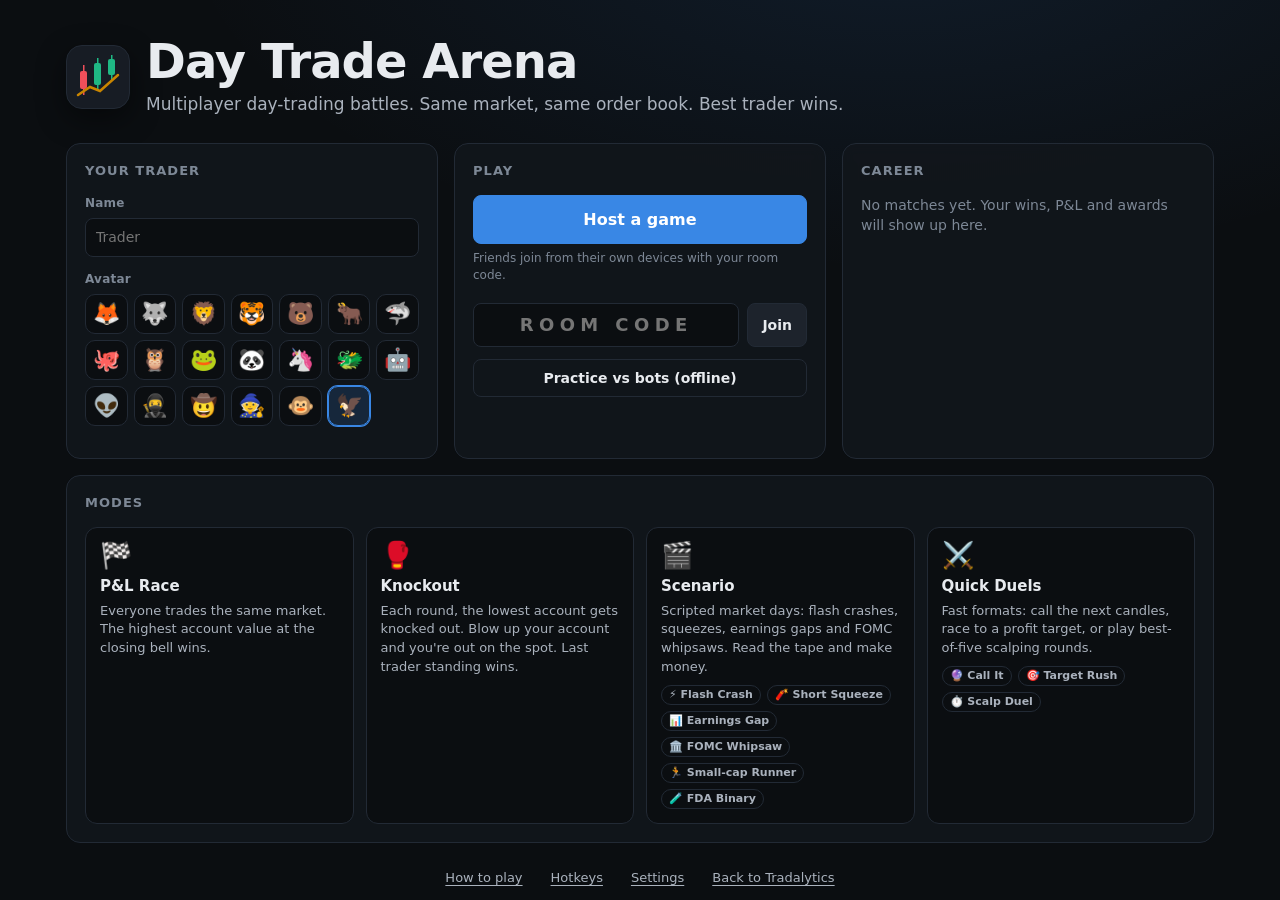
==== daytrade-arena/index.html @ 1a259af8 "Add Day Trade Arena: multiplayer day-trading game with room codes, bots and full charting - Host-aut" ====
<!doctype html>
<html lang="en">
<head>
<meta charset="utf-8">
<meta name="viewport" content="width=device-width, initial-scale=1, viewport-fit=cover">
<title>Day Trade Arena</title>
<meta name="description" content="Multiplayer day-trading battles in the browser: same market, live order book, best trader wins.">
<meta name="theme-color" content="#0b0e11">
<meta name="mobile-web-app-capable" content="yes">
<meta name="apple-mobile-web-app-capable" content="yes">
<meta name="apple-mobile-web-app-status-bar-style" content="black-translucent">
<link rel="manifest" href="manifest.webmanifest">
<link rel="icon" href="icons/icon-192.png">
<link rel="apple-touch-icon" href="icons/icon-192.png">
<link rel="stylesheet" href="css/arena.css">
</head>
<body>
<noscript><p style="padding:24px;color:#e8ebef;background:#0b0e11">Day Trade Arena needs JavaScript to run.</p></noscript>

<!-- ============ HOME ============ -->
<section id="home" class="screen active" aria-labelledby="homeTitle">
  <canvas id="homeBg" class="home-bg" aria-hidden="true"></canvas>
  <div class="home-wrap">
    <header class="home-head">
      <div class="logo" aria-hidden="true">
        <svg viewBox="0 0 48 48" width="48" height="48"><rect x="6" y="18" width="7" height="18" rx="2" fill="var(--down)"/><rect x="9" y="12" width="1.5" height="30" fill="var(--down)"/><rect x="20" y="10" width="7" height="22" rx="2" fill="var(--up)"/><rect x="23" y="5" width="1.5" height="32" fill="var(--up)"/><rect x="34" y="6" width="7" height="16" rx="2" fill="var(--up)"/><rect x="37" y="2" width="1.5" height="26" fill="var(--up)"/><path d="M4 42 L16 34 L26 38 L44 22" stroke="var(--series-4)" stroke-width="2.5" fill="none" stroke-linecap="round"/></svg>
      </div>
      <div>
        <h1 id="homeTitle">Day Trade Arena</h1>
        <p class="tagline">Multiplayer day-trading battles. Same market, same order book. Best trader wins.</p>
      </div>
    </header>

    <div class="home-grid">
      <div class="card profile-card">
        <h2 class="card-title">Your trader</h2>
        <label class="field">
          <span>Name</span>
          <input id="nameInput" maxlength="16" autocomplete="nickname" spellcheck="false" placeholder="Trader">
        </label>
        <div class="field">
          <span>Avatar</span>
          <div class="avatar-grid" id="avatarGrid" role="radiogroup" aria-label="Avatar"></div>
        </div>
      </div>

      <div class="card play-card">
        <h2 class="card-title">Play</h2>
        <button id="btnHost" class="btn primary big">Host a game</button>
        <p class="hint">Friends join from their own devices with your room code.</p>
        <div class="join-row">
          <input id="joinCode" maxlength="5" placeholder="ROOM CODE" autocomplete="off" spellcheck="false" aria-label="Room code">
          <button id="btnJoin" class="btn">Join</button>
        </div>
        <button id="btnSolo" class="btn ghost">Practice vs bots (offline)</button>
        <div class="home-status" id="homeStatus" role="status" aria-live="polite"></div>
      </div>

      <div class="card modes-card">
        <h2 class="card-title">Modes</h2>
        <div class="mode-tiles" id="modeTiles"></div>
      </div>

      <div class="card career-card">
        <h2 class="card-title">Career</h2>
        <div id="careerBody"></div>
      </div>
    </div>

    <footer class="home-foot">
      <button class="linkbtn" data-open="help">How to play</button>
      <button class="linkbtn" data-open="keys">Hotkeys</button>
      <button class="linkbtn" data-open="settings">Settings</button>
      <a class="linkbtn" href="../">Back to Tradalytics</a>
    </footer>
  </div>
</section>

<!-- ============ LOBBY ============ -->
<section id="lobby" class="screen" aria-label="Lobby">
  <header class="lobby-top">
    <button class="btn ghost small" id="btnLeaveLobby">← Leave</button>
    <div class="room-chip">
      <span class="room-label">Room</span>
      <span class="room-code" id="roomCode">—</span>
      <button class="btn small" id="btnCopyCode" title="Copy the room code">Copy code</button>
      <button class="btn small" id="btnCopyLink" title="Copy an invite link">Copy invite link</button>
    </div>
    <div class="net-status" id="netStatus"></div>
  </header>
  <div class="lobby-grid">
    <div class="card players-card">
      <div class="card-head"><h2 class="card-title">Traders <span class="muted" id="playerCount"></span></h2></div>
      <ol class="player-list" id="playerList"></ol>
      <div class="bot-controls" id="botControls"></div>
    </div>
    <div class="card settings-card">
      <div class="card-head"><h2 class="card-title">Game</h2><span class="muted" id="settingsNote"></span></div>
      <div id="settingsBody"></div>
    </div>
    <div class="card chat-card">
      <div class="card-head"><h2 class="card-title">Chat</h2></div>
      <div class="chat-log" id="lobbyChat" aria-live="polite"></div>
      <form class="chat-form" data-chat>
        <input maxlength="200" placeholder="Say something…" aria-label="Chat message">
        <button class="btn small">Send</button>
      </form>
      <div class="emote-row" data-emotes></div>
    </div>
  </div>
  <footer class="lobby-foot">
    <span class="muted" id="readyNote"></span>
    <button class="btn big" id="btnReady">I'm ready</button>
    <button class="btn primary big" id="btnStart">Start match</button>
  </footer>
</section>

<!-- ============ GAME ============ -->
<section id="game" class="screen" aria-label="Match" data-mtab="chart">
  <header class="hud">
    <button class="icon-btn" id="btnMenu" aria-label="Match menu" title="Menu">☰</button>
    <div class="hud-mode" id="hudMode"></div>
    <div class="hud-clock">
      <div class="clock-row"><span class="mkt-clock" id="hudClock">9:30:00</span><span class="time-left" id="hudLeft">—</span></div>
      <div class="session-bar" aria-hidden="true"><span id="hudProgress"></span></div>
    </div>
    <div class="hud-stat">
      <span class="stat-label">Account</span>
      <span class="stat-value" id="hudEquity">—</span>
      <span class="stat-sub" id="hudPct">—</span>
    </div>
    <div class="hud-stat">
      <span class="stat-label">Day P&amp;L</span>
      <span class="stat-value" id="hudPnl">—</span>
      <span class="stat-sub" id="hudPnlSplit">—</span>
    </div>
    <div class="hud-stat hud-bp" title="Buying power used">
      <canvas id="bpGauge" width="30" height="30" aria-hidden="true"></canvas>
      <div><span class="stat-label">Buying power</span><span class="stat-value small" id="hudBp">—</span></div>
    </div>
    <div class="hud-stat hud-rank"><span class="stat-label">Rank</span><span class="stat-value" id="hudRank">—</span></div>
    <div class="hud-extra" id="hudExtra"></div>
    <button class="icon-btn" id="btnMute" aria-label="Sound on or off" title="Sound">🔊</button>
    <button class="icon-btn" id="btnHelpKeys" aria-label="Hotkeys" title="Hotkeys (?)">⌨</button>
  </header>

  <div class="game-grid">
    <aside class="col-left">
      <div class="panel" data-tab="board">
        <div class="panel-head"><h3>Watchlist</h3><span class="muted small" id="wlNote"></span></div>
        <div class="watchlist" id="watchlist"></div>
      </div>
      <div class="panel grow" data-tab="board">
        <div class="panel-head tabs" role="tablist">
          <button class="tab active" data-boardtab="lb" role="tab">Leaderboard</button>
          <button class="tab" data-boardtab="race" role="tab">Race</button>
        </div>
        <div class="board-body">
          <ol class="leaderboard" id="leaderboard"></ol>
          <div class="race-wrap" hidden><canvas id="raceChart"></canvas></div>
        </div>
      </div>
      <div class="panel chat-panel" data-tab="chat">
        <div class="panel-head"><h3>Chat</h3></div>
        <div class="chat-log" id="gameChat" aria-live="polite"></div>
        <form class="chat-form" data-chat><input maxlength="200" placeholder="Enter to chat…" aria-label="Chat message" id="gameChatInput"><button class="btn small">Send</button></form>
        <div class="emote-row" data-emotes></div>
      </div>
    </aside>

    <main class="col-center">
      <div class="panel chart-panel" data-tab="chart">
        <div class="chart-toolbar" id="chartToolbar">
          <div class="sym-title" id="symTitle"></div>
          <div class="tb-group" id="tfGroup" role="group" aria-label="Timeframe"></div>
          <select id="chartType" class="select small" aria-label="Chart type">
            <option value="candles">Candles</option><option value="heikin">Heikin-Ashi</option><option value="ohlc">OHLC bars</option><option value="line">Line</option><option value="area">Area</option>
          </select>
          <div class="tb-dropdown">
            <button class="btn small" id="btnInd" aria-haspopup="true">Indicators ▾</button>
            <div class="dropdown" id="indMenu" hidden></div>
          </div>
          <div class="tb-group" id="toolGroup" role="group" aria-label="Drawing tools"></div>
        </div>
        <div class="chart-wrap">
          <canvas id="chart" aria-label="Price chart"></canvas>
          <button class="btn small live-btn" id="btnLive" hidden>Back to live ⟶</button>
          <div class="halt-banner" id="haltBanner" hidden></div>
          <div class="quick-bar" id="quickBar">
            <button class="btn buy" data-quick="buy">Buy</button>
            <span class="quick-qty" id="quickQty">100</span>
            <button class="btn sell" data-quick="sell">Sell</button>
            <button class="btn ghost" data-quick="flat">Flat</button>
          </div>
        </div>
      </div>
      <div class="panel bottom-panel" data-tab="trade">
        <div class="panel-head tabs" role="tablist">
          <button class="tab active" data-btab="pos" role="tab">Positions</button>
          <button class="tab" data-btab="ord" role="tab">Orders <span class="badge" id="ordCount"></span></button>
          <button class="tab" data-btab="fills" role="tab">Fills</button>
          <button class="tab" data-btab="trips" role="tab">Trades</button>
          <button class="tab" data-btab="news" role="tab">News <span class="badge" id="newsCount"></span></button>
        </div>
        <div class="bottom-body" id="bottomBody"></div>
      </div>
    </main>

    <aside class="col-right">
      <div class="panel ladder-panel" data-tab="book">
        <div class="panel-head"><h3>Price ladder</h3><span class="muted small" id="spreadNote"></span><button class="btn tiny" id="btnCenter" title="Recenter (Space)">Center</button></div>
        <div class="ladder-wrap"><canvas id="ladder" aria-label="Price ladder: click a bid to buy, an ask to sell"></canvas></div>
      </div>
      <div class="panel ticket-panel" data-tab="trade" id="ticket"></div>
      <div class="panel predict-panel" id="predictPanel" hidden></div>
      <div class="panel tape-panel" data-tab="book">
        <div class="panel-head tabs" role="tablist">
          <button class="tab active" data-ttab="tape" role="tab">Time &amp; sales</button>
          <button class="tab" data-ttab="depth" role="tab">Depth</button>
          <span class="muted small tape-speed" id="tapeSpeed"></span>
        </div>
        <div class="tape-wrap"><canvas id="tape"></canvas><canvas id="depth" hidden></canvas></div>
      </div>
    </aside>
  </div>

  <div class="news-ticker" id="newsTicker" aria-live="polite"><div class="ticker-track" id="tickerTrack"></div></div>

  <nav class="mobile-tabs" aria-label="Match sections">
    <button data-mtab="chart" class="active">📈<span>Chart</span></button>
    <button data-mtab="book">📊<span>Book</span></button>
    <button data-mtab="trade">🎫<span>Trade</span></button>
    <button data-mtab="board">🏆<span>Board</span></button>
    <button data-mtab="chat">💬<span>Chat</span></button>
  </nav>

  <div class="overlay-center" id="countdown" hidden></div>
  <div class="overlay-center" id="intermission" hidden></div>
  <div class="spectate-bar" id="spectateBar" hidden></div>
</section>

<!-- ============ RESULTS ============ -->
<section id="results" class="screen" aria-label="Results">
  <header class="results-head">
    <div>
      <h1 id="resTitle">Results</h1>
      <p class="muted" id="resSub"></p>
    </div>
    <div class="results-actions">
      <button class="btn" id="btnResLeave">Leave room</button>
      <button class="btn primary" id="btnResLobby">Back to lobby</button>
    </div>
  </header>
  <div class="podium" id="podium"></div>
  <div class="results-tabs tabs" role="tablist">
    <button class="tab active" data-rtab="stand">Standings</button>
    <button class="tab" data-rtab="awards">Awards</button>
    <button class="tab" data-rtab="race">Equity race</button>
    <button class="tab" data-rtab="replay">Replay</button>
    <button class="tab" data-rtab="trips">My trades</button>
    <button class="tab" data-rtab="export">Export</button>
  </div>
  <div class="results-body" id="resultsBody"></div>
</section>

<!-- ============ shared overlays ============ -->
<div class="toasts" id="toasts" aria-live="polite"></div>
<div class="modal-root" id="modalRoot" hidden></div>
<div class="ctx-menu" id="ctxMenu" hidden role="menu"></div>
<canvas id="fxCanvas" class="fx-canvas" aria-hidden="true"></canvas>

<script src="vendor/peerjs.min.js"></script>
<script src="js/util.js"></script>
<script src="js/config.js"></script>
<script src="js/market.js"></script>
<script src="js/engine.js"></script>
<script src="js/indicators.js"></script>
<script src="js/bots.js"></script>
<script src="js/host.js"></script>
<script src="js/net.js"></script>
<script src="js/client.js"></script>
<script src="js/chart.js"></script>
<script src="js/widgets.js"></script>
<script src="js/fx.js"></script>
<script src="js/audio.js"></script>
<script src="js/ui-core.js"></script>
<script src="js/ui-home.js"></script>
<script src="js/ui-game.js"></script>
<script src="js/ui-results.js"></script>
<script src="js/app.js"></script>
</body>
</html>
---- daytrade-arena/css/arena.css ----
/* Day Trade Arena. A dark trading terminal, like the Tradalytics journal it ships with.
   Desktop: HUD strip, three-column terminal (watchlist + board | chart + blotter | ladder + ticket + tape).
   Under 1000px: one column with a bottom tab bar (Chart, Book, Trade, Board, Chat). */

:root {
  color-scheme: dark;
  --bg: #0b0e11;
  --panel: #12161c;
  --panel-2: #171c24;
  --panel-3: #1d232c;
  --chart-bg: #12161c;
  --surface: #12161c;
  --line: #222a35;
  --grid: #1a2029;
  --axis: #2a323d;
  --text-1: #e8ebef;
  --text-2: #aab2bd;
  --text-3: #7d8896;
  --accent: #3987e5;
  --accent-2: #2a78d6;
  --up: #1fb884;
  --down: #ef4f5a;
  --good: #0ca30c;
  --warn: #fab219;
  --serious: #ec835a;
  --critical: #d03b3b;
  /* Player identity: validated 8-slot categorical palette, dark steps, fixed order. */
  --series-1: #3987e5; --series-2: #d95926; --series-3: #199e70; --series-4: #c98500;
  --series-5: #d55181; --series-6: #008300; --series-7: #9085e9; --series-8: #e66767;
  --radius: 10px;
  --f-ui: system-ui, -apple-system, "Segoe UI", Roboto, "Helvetica Neue", sans-serif;
  --f-emoji: "Apple Color Emoji", "Segoe UI Emoji", "Noto Color Emoji", sans-serif;
  --shadow: 0 10px 30px rgba(0, 0, 0, 0.45);
  --hud-h: 58px;
  --ticker-h: 28px;
}
/* Colour-blind friendly candles: blue up, orange down. */
body.cb { --up: #3987e5; --down: #d95926; }

* { box-sizing: border-box; }
html, body { height: 100%; }
body {
  margin: 0; background: var(--bg); color: var(--text-1);
  font: 14px/1.45 var(--f-ui); -webkit-font-smoothing: antialiased; overflow: hidden;
  -webkit-tap-highlight-color: transparent;
}
button, input, select, textarea { font: inherit; color: inherit; }
button { cursor: pointer; }
[hidden] { display: none !important; }
:focus-visible { outline: 2px solid var(--accent); outline-offset: 2px; }
h1, h2, h3 { margin: 0; font-weight: 700; }
.muted { color: var(--text-3); }
.small { font-size: 12px; }
.num { font-variant-numeric: tabular-nums; }
.pos { color: var(--up); }
.neg { color: var(--down); }
a { color: var(--accent); }

/* ---------- buttons & fields ---------- */
.btn {
  display: inline-flex; align-items: center; justify-content: center; gap: 6px;
  border: 1px solid var(--line); background: var(--panel-3); color: var(--text-1);
  border-radius: 8px; padding: 8px 14px; font-weight: 600; white-space: nowrap;
  transition: background .15s, border-color .15s, transform .08s;
}
.btn:hover { background: #252c37; border-color: #313a47; }
.btn:active { transform: translateY(1px); }
.btn:disabled { opacity: .45; cursor: not-allowed; transform: none; }
.btn.primary { background: var(--accent); border-color: var(--accent); color: #fff; }
.btn.primary:hover { background: var(--accent-2); }
.btn.ghost { background: transparent; }
.btn.ghost:hover { background: var(--panel-3); }
.btn.big { padding: 12px 20px; font-size: 16px; }
.btn.small { padding: 5px 10px; font-size: 12px; border-radius: 6px; }
.btn.tiny { padding: 2px 8px; font-size: 11px; border-radius: 5px; }
.btn.buy { background: var(--up); border-color: var(--up); color: #04150e; }
.btn.buy:hover { filter: brightness(1.1); }
.btn.sell { background: var(--down); border-color: var(--down); color: #fff; }
.btn.sell:hover { filter: brightness(1.1); }
.btn.danger { border-color: var(--critical); color: #ffb3b3; }
.btn.on { background: rgba(57, 135, 229, .18); border-color: var(--accent); color: #d6e6fb; }
.icon-btn { background: transparent; border: 1px solid transparent; border-radius: 8px; width: 36px; height: 36px; font-size: 18px; color: var(--text-2); display: inline-grid; place-items: center; flex: none; }
.icon-btn:hover { background: var(--panel-3); color: var(--text-1); }
.linkbtn { background: none; border: none; color: var(--text-2); text-decoration: underline; text-underline-offset: 3px; padding: 4px 6px; font-size: 13px; }
.linkbtn:hover { color: var(--text-1); }
input[type="text"], input:not([type]), input[type="number"], .select, select {
  background: var(--bg); border: 1px solid var(--line); border-radius: 8px; padding: 8px 10px; color: var(--text-1); min-width: 0;
}
input:focus, select:focus { border-color: var(--accent); outline: none; }
.select.small, select.small { padding: 4px 8px; font-size: 12px; border-radius: 6px; }
.field { display: grid; gap: 6px; margin-bottom: 14px; }
.field > span { font-size: 12px; color: var(--text-3); font-weight: 600; letter-spacing: .02em; }
.hint { color: var(--text-3); font-size: 12px; margin: 6px 0 14px; }
.badge { display: inline-block; min-width: 18px; padding: 0 5px; border-radius: 9px; background: var(--accent); color: #fff; font-size: 11px; line-height: 18px; text-align: center; }
.badge:empty { display: none; }
.pill { display: inline-flex; align-items: center; gap: 4px; padding: 1px 7px; border-radius: 10px; font-size: 11px; font-weight: 700; border: 1px solid var(--line); color: var(--text-2); }
.pill.warn { border-color: var(--warn); color: var(--warn); }
.pill.bad { border-color: var(--critical); color: #ff9b9b; }
.pill.good { border-color: var(--good); color: #7ee37e; }
.pill.acc { border-color: var(--accent); color: #9cc4f2; }
.seg { display: inline-flex; background: var(--bg); border: 1px solid var(--line); border-radius: 8px; padding: 2px; gap: 2px; flex-wrap: wrap; }
.seg button { border: none; background: transparent; color: var(--text-2); padding: 5px 10px; border-radius: 6px; font-size: 12px; font-weight: 600; }
.seg button:hover { color: var(--text-1); }
.seg button.active { background: var(--panel-3); color: var(--text-1); box-shadow: inset 0 0 0 1px var(--axis); }

/* ---------- screens ---------- */
.screen { position: fixed; inset: 0; display: none; }
.screen.active { display: flex; flex-direction: column; }

/* ---------- home ---------- */
#home { overflow-y: auto; background: radial-gradient(1200px 600px at 70% -10%, rgba(57, 135, 229, .12), transparent 60%), var(--bg); }
.home-bg { position: fixed; inset: 0; width: 100%; height: 100%; opacity: .9; pointer-events: none; }
.home-wrap { position: relative; max-width: 1180px; width: 100%; margin: 0 auto; padding: 36px 16px 24px; }
.home-head { display: flex; align-items: center; gap: 16px; margin-bottom: 26px; }
.home-head h1 { font-size: clamp(30px, 5vw, 48px); letter-spacing: -.02em; line-height: 1.05; }
.tagline { margin: 6px 0 0; color: var(--text-2); font-size: clamp(14px, 1.8vw, 17px); }
.logo { flex: none; width: 64px; height: 64px; border-radius: 16px; background: var(--panel-2); border: 1px solid var(--line); display: grid; place-items: center; box-shadow: var(--shadow); }
.home-grid { display: grid; grid-template-columns: repeat(12, 1fr); gap: 16px; }
.card { background: rgba(18, 22, 28, .92); border: 1px solid var(--line); border-radius: 14px; padding: 18px; backdrop-filter: blur(6px); }
.card-title { font-size: 13px; text-transform: uppercase; letter-spacing: .08em; color: var(--text-3); margin-bottom: 14px; }
.card-head { display: flex; align-items: baseline; justify-content: space-between; gap: 8px; margin-bottom: 12px; }
.card-head .card-title { margin: 0; }
.profile-card { grid-column: span 4; }
.play-card { grid-column: span 4; display: flex; flex-direction: column; }
.career-card { grid-column: span 4; }
.modes-card { grid-column: span 12; order: 4; }
.avatar-grid { display: grid; grid-template-columns: repeat(auto-fill, minmax(40px, 1fr)); gap: 6px; }
.avatar-grid button { height: 40px; border-radius: 10px; border: 1px solid var(--line); background: var(--bg); font: 22px/1 var(--f-emoji); }
.avatar-grid button[aria-checked="true"] { border-color: var(--accent); background: rgba(57, 135, 229, .16); box-shadow: 0 0 0 1px var(--accent); }
.join-row { display: flex; gap: 8px; margin: 4px 0 12px; }
.join-row input { flex: 1; text-transform: uppercase; letter-spacing: .3em; font-weight: 700; text-align: center; font-size: 18px; }
.home-status { min-height: 20px; font-size: 13px; color: var(--text-2); margin-top: 6px; }
.home-status.bad { color: #ff9b9b; }
.mode-tiles { display: grid; grid-template-columns: repeat(4, 1fr); gap: 12px; }
.mode-tile { border: 1px solid var(--line); border-radius: 12px; padding: 14px; background: var(--bg); }
.mode-tile .mt-icon { font: 26px/1 var(--f-emoji); }
.mode-tile h3 { font-size: 15px; margin: 8px 0 4px; }
.mode-tile p { margin: 0; color: var(--text-2); font-size: 13px; }
.mode-tile .subs { margin-top: 8px; display: flex; flex-wrap: wrap; gap: 6px; }
.career-grid { display: grid; grid-template-columns: repeat(2, 1fr); gap: 10px; }
.stat-tile { background: var(--bg); border: 1px solid var(--line); border-radius: 10px; padding: 10px 12px; }
.stat-tile .v { font-size: 20px; font-weight: 700; }
.stat-tile .k { font-size: 11px; color: var(--text-3); text-transform: uppercase; letter-spacing: .06em; }
.career-hist { margin-top: 10px; display: flex; gap: 3px; align-items: flex-end; height: 38px; }
.career-hist span { flex: 1; border-radius: 3px 3px 0 0; min-height: 3px; }
.home-foot { display: flex; flex-wrap: wrap; gap: 8px 16px; justify-content: center; margin-top: 22px; }

/* ---------- lobby ---------- */
#lobby { background: var(--bg); }
.lobby-top { display: flex; align-items: center; gap: 14px; padding: 12px 16px; border-bottom: 1px solid var(--line); flex-wrap: wrap; }
.room-chip { display: flex; align-items: center; gap: 10px; flex-wrap: wrap; }
.room-label { color: var(--text-3); font-size: 12px; text-transform: uppercase; letter-spacing: .08em; }
.room-code { font: 800 28px/1 ui-monospace, SFMono-Regular, Menlo, Consolas, monospace; letter-spacing: .18em; color: #fff; background: var(--panel-2); border: 1px solid var(--line); padding: 6px 12px; border-radius: 10px; }
.net-status { margin-left: auto; font-size: 13px; color: var(--text-2); display: flex; align-items: center; gap: 8px; }
.dot { width: 9px; height: 9px; border-radius: 50%; background: var(--text-3); display: inline-block; }
.dot.on { background: var(--good); box-shadow: 0 0 8px var(--good); }
.dot.warn { background: var(--warn); }
.dot.off { background: var(--critical); }
.lobby-grid { flex: 1; min-height: 0; display: grid; grid-template-columns: minmax(260px, 1fr) minmax(360px, 1.6fr) minmax(260px, 1fr); gap: 14px; padding: 14px 16px; overflow: auto; }
.lobby-grid .card { display: flex; flex-direction: column; min-height: 0; }
.player-list { list-style: none; margin: 0; padding: 0; display: grid; gap: 6px; overflow-y: auto; }
.player-row { display: flex; align-items: center; gap: 10px; padding: 8px 10px; border: 1px solid var(--line); border-radius: 10px; background: var(--bg); }
.player-row .av { font: 22px/1 var(--f-emoji); width: 36px; height: 36px; border-radius: 50%; display: grid; place-items: center; background: var(--panel-2); box-shadow: 0 0 0 2px var(--c, var(--line)); flex: none; }
.player-row .nm { font-weight: 700; flex: 1; min-width: 0; overflow: hidden; text-overflow: ellipsis; white-space: nowrap; }
.player-row .nm small { display: block; font-weight: 400; color: var(--text-3); font-size: 11px; white-space: nowrap; overflow: hidden; text-overflow: ellipsis; }
.player-row.empty { border-style: dashed; color: var(--text-3); justify-content: center; font-size: 12px; }
.player-row .kick { background: none; border: none; color: var(--text-3); font-size: 16px; padding: 2px 6px; }
.player-row .kick:hover { color: #ff9b9b; }
.bot-controls { margin-top: 12px; display: flex; flex-wrap: wrap; gap: 8px; align-items: center; }
.stepper { display: inline-flex; align-items: center; border: 1px solid var(--line); border-radius: 8px; overflow: hidden; }
.stepper button { border: none; background: var(--panel-3); width: 30px; height: 30px; font-size: 16px; }
.stepper span { min-width: 34px; text-align: center; font-weight: 700; }
.settings-card { overflow-y: auto; }
.mode-tabs { display: grid; grid-template-columns: repeat(4, 1fr); gap: 8px; margin-bottom: 14px; }
.mode-tab { border: 1px solid var(--line); background: var(--bg); border-radius: 10px; padding: 10px 6px; text-align: center; color: var(--text-2); font-weight: 700; font-size: 13px; }
.mode-tab .i { display: block; font: 22px/1.1 var(--f-emoji); margin-bottom: 4px; }
.mode-tab.active { border-color: var(--accent); color: var(--text-1); background: rgba(57, 135, 229, .12); }
.mode-tab:disabled { cursor: default; }
.mode-desc { color: var(--text-2); font-size: 13px; margin: 0 0 14px; }
.set-grid { display: grid; grid-template-columns: repeat(2, minmax(0, 1fr)); gap: 12px 14px; }
.set-grid .field { margin: 0; }
.set-grid .full { grid-column: 1 / -1; }
.toggle { display: inline-flex; align-items: center; gap: 8px; cursor: pointer; font-size: 13px; }
.toggle input { width: 18px; height: 18px; accent-color: var(--accent); }
.scen-grid { display: grid; grid-template-columns: repeat(auto-fill, minmax(150px, 1fr)); gap: 8px; }
.scen { border: 1px solid var(--line); background: var(--bg); border-radius: 10px; padding: 10px; text-align: left; color: var(--text-2); }
.scen b { display: block; color: var(--text-1); font-size: 13px; }
.scen .i { font: 20px/1 var(--f-emoji); }
.scen small { display: block; font-size: 11px; color: var(--text-3); margin-top: 3px; }
.scen.active { border-color: var(--accent); background: rgba(57, 135, 229, .12); }
.chat-card { min-height: 280px; }
.chat-log { flex: 1; min-height: 60px; overflow-y: auto; display: flex; flex-direction: column; gap: 5px; padding: 4px 2px; font-size: 13px; }
.chat-msg { line-height: 1.35; word-wrap: break-word; }
.chat-msg .who { font-weight: 700; }
.chat-msg .who::before { content: ''; display: inline-block; width: 8px; height: 8px; border-radius: 2px; background: var(--c, var(--text-3)); margin-right: 5px; vertical-align: 1px; }
.chat-msg.sys { color: var(--text-3); font-size: 12px; }
.chat-msg.sys.bad { color: #ff9b9b; }
.chat-msg.sys.good { color: #8fe08f; }
.chat-msg.sys.warn { color: #ffd37a; }
.chat-form { display: flex; gap: 6px; margin-top: 8px; }
.chat-form input { flex: 1; padding: 6px 10px; font-size: 13px; }
.emote-row { display: flex; gap: 2px; margin-top: 6px; flex-wrap: wrap; }
.emote-row button { border: none; background: transparent; font: 18px/1 var(--f-emoji); padding: 4px; border-radius: 6px; }
.emote-row button:hover { background: var(--panel-3); }
.lobby-foot { display: flex; align-items: center; justify-content: flex-end; gap: 12px; padding: 12px 16px; border-top: 1px solid var(--line); background: var(--panel); flex-wrap: wrap; }

/* ---------- game ---------- */
#game { background: var(--bg); }
.hud {
  height: var(--hud-h); flex: none; display: flex; align-items: center; gap: 18px; padding: 0 12px;
  background: var(--panel); border-bottom: 1px solid var(--line); overflow: hidden;
}
.hud-mode { display: flex; flex-direction: column; min-width: 0; max-width: 220px; }
.hud-mode b { font-size: 14px; white-space: nowrap; overflow: hidden; text-overflow: ellipsis; }
.hud-mode span { font-size: 12px; color: var(--text-3); white-space: nowrap; overflow: hidden; text-overflow: ellipsis; }
.hud-clock { min-width: 150px; }
.clock-row { display: flex; align-items: baseline; gap: 10px; }
.mkt-clock { font: 700 18px/1 ui-monospace, SFMono-Regular, Menlo, Consolas, monospace; font-variant-numeric: tabular-nums; }
.time-left { font-size: 12px; color: var(--text-2); font-variant-numeric: tabular-nums; }
.time-left.urgent { color: var(--warn); font-weight: 700; }
.session-bar { margin-top: 6px; height: 4px; background: var(--panel-3); border-radius: 2px; overflow: hidden; }
.session-bar span { display: block; height: 100%; width: 0; background: linear-gradient(90deg, var(--accent), #6fb0ff); transition: width .3s linear; }
.hud-stat { display: flex; flex-direction: column; min-width: 0; }
.stat-label { font-size: 10px; text-transform: uppercase; letter-spacing: .08em; color: var(--text-3); font-weight: 700; }
.stat-value { font-size: 17px; font-weight: 700; white-space: nowrap; font-variant-numeric: tabular-nums; }
.stat-value.small { font-size: 14px; }
.stat-sub { font-size: 12px; color: var(--text-2); white-space: nowrap; font-variant-numeric: tabular-nums; }
.hud-bp { flex-direction: row; align-items: center; gap: 8px; }
.hud-bp canvas { width: 30px; height: 30px; }
.hud-bp > div { display: flex; flex-direction: column; }
.hud-extra { flex: 1; min-width: 0; display: flex; justify-content: flex-end; }
.target-meter { width: 180px; }
.target-meter .tm-bar { position: relative; height: 8px; border-radius: 4px; background: linear-gradient(90deg, rgba(208, 59, 59, .5), var(--panel-3) 50%, rgba(12, 163, 12, .5)); }
.target-meter .tm-mark { position: absolute; top: -3px; width: 4px; height: 14px; background: #fff; border-radius: 2px; transform: translateX(-2px); transition: left .3s; }
.target-meter .tm-lbl { display: flex; justify-content: space-between; font-size: 10px; color: var(--text-3); margin-top: 3px; }
.danger-chip { color: #fff; background: var(--critical); border-radius: 6px; padding: 3px 8px; font-size: 12px; font-weight: 800; animation: pulse 1s infinite; white-space: nowrap; }
@keyframes pulse { 50% { opacity: .55; } }

.game-grid {
  flex: 1; min-height: 0; display: grid; gap: 6px; padding: 6px;
  grid-template-columns: 250px minmax(0, 1fr) 320px;
}
.col-left, .col-center, .col-right { display: flex; flex-direction: column; gap: 6px; min-height: 0; min-width: 0; }
.panel { background: var(--panel); border: 1px solid var(--line); border-radius: var(--radius); display: flex; flex-direction: column; min-height: 0; overflow: hidden; }
.panel.grow { flex: 1; }
.panel-head { display: flex; align-items: center; gap: 8px; padding: 7px 10px; border-bottom: 1px solid var(--line); flex: none; min-height: 36px; }
.panel-head h3 { font-size: 12px; text-transform: uppercase; letter-spacing: .08em; color: var(--text-2); }
.panel-head .btn { margin-left: auto; }
.tabs { display: flex; gap: 2px; }
.tab { border: none; background: transparent; color: var(--text-3); padding: 6px 10px; border-radius: 6px; font-weight: 700; font-size: 12px; display: inline-flex; gap: 6px; align-items: center; white-space: nowrap; }
.tab:hover { color: var(--text-1); }
.tab.active { color: var(--text-1); background: var(--panel-3); }
.panel-head.tabs { padding: 4px 6px; overflow-x: auto; scrollbar-width: none; }

/* watchlist */
.watchlist { display: flex; flex-direction: column; }
.wl-row { display: grid; grid-template-columns: 58px 1fr 64px; grid-template-rows: auto auto; column-gap: 8px; align-items: center; padding: 6px 10px; border-bottom: 1px solid var(--grid); cursor: pointer; position: relative; }
.wl-row:last-child { border-bottom: none; }
.wl-row:hover { background: var(--panel-2); }
.wl-row.active { background: var(--panel-2); box-shadow: inset 3px 0 0 var(--accent); }
.wl-sym { font-weight: 800; font-size: 13px; }
.wl-name { grid-column: 1; font-size: 10px; color: var(--text-3); white-space: nowrap; overflow: hidden; text-overflow: ellipsis; }
.wl-spark { grid-row: 1 / 3; grid-column: 2; width: 100%; height: 30px; }
.wl-px { grid-column: 3; text-align: right; font-weight: 700; font-size: 13px; font-variant-numeric: tabular-nums; }
.wl-chg { grid-column: 3; text-align: right; font-size: 11px; font-weight: 700; border-radius: 4px; padding: 0 4px; font-variant-numeric: tabular-nums; justify-self: end; }
.wl-flags { position: absolute; left: 10px; bottom: -1px; display: flex; gap: 3px; }
.wl-badge { font-size: 9px; font-weight: 800; padding: 0 4px; border-radius: 3px; line-height: 13px; }
.wl-badge.halt { background: var(--warn); color: #221800; }
.wl-badge.posL { background: rgba(31, 184, 132, .25); color: var(--up); }
.wl-badge.posS { background: rgba(239, 79, 90, .25); color: var(--down); }

/* leaderboard */
.board-body { flex: 1; min-height: 0; overflow-y: auto; position: relative; display: flex; flex-direction: column; }
.leaderboard { list-style: none; margin: 0; padding: 4px; }
.lb-row { display: grid; grid-template-columns: 22px 30px 1fr auto; align-items: center; gap: 6px; padding: 6px 6px; border-radius: 8px; position: relative; transition: transform .35s ease, background .2s; }
.lb-row + .lb-row { margin-top: 2px; }
.lb-row.me { background: rgba(57, 135, 229, .1); box-shadow: inset 0 0 0 1px rgba(57, 135, 229, .35); }
.lb-row.out { opacity: .5; }
.lb-row.danger { background: rgba(208, 59, 59, .14); box-shadow: inset 0 0 0 1px rgba(208, 59, 59, .5); }
.lb-row.clickable { cursor: pointer; }
.lb-row.clickable:hover { background: var(--panel-2); }
.lb-rank { font-weight: 800; color: var(--text-3); text-align: center; font-size: 13px; }
.lb-av { width: 28px; height: 28px; border-radius: 50%; display: grid; place-items: center; font: 16px/1 var(--f-emoji); background: var(--panel-2); box-shadow: 0 0 0 2px var(--c); }
.lb-name { min-width: 0; }
.lb-name b { display: block; font-size: 13px; white-space: nowrap; overflow: hidden; text-overflow: ellipsis; }
.lb-name small { display: block; color: var(--text-3); font-size: 11px; white-space: nowrap; overflow: hidden; text-overflow: ellipsis; }
.lb-val { text-align: right; font-variant-numeric: tabular-nums; }
.lb-val b { display: block; font-size: 13px; }
.lb-val small { font-size: 11px; font-weight: 700; }
.emote-pop { position: absolute; right: 60px; top: -6px; font: 22px/1 var(--f-emoji); animation: floatUp 1.6s ease-out forwards; pointer-events: none; }
@keyframes floatUp { 0% { transform: translateY(8px) scale(.6); opacity: 0; } 15% { transform: translateY(0) scale(1.15); opacity: 1; } 100% { transform: translateY(-26px) scale(1); opacity: 0; } }
.race-wrap { flex: 1; min-height: 180px; padding: 4px; }
.race-wrap canvas { width: 100%; height: 100%; display: block; }
.chat-panel { height: 210px; flex: none; }
.chat-panel .chat-log { padding: 6px 10px; }
.chat-panel .chat-form { margin: 0; padding: 6px 8px 0; }
.chat-panel .emote-row { padding: 0 6px 6px; margin-top: 4px; }

/* chart */
.chart-panel { flex: 1; min-height: 0; }
.chart-toolbar { display: flex; align-items: center; gap: 8px; padding: 6px 8px; border-bottom: 1px solid var(--line); flex-wrap: wrap; flex: none; }
.sym-title { display: flex; align-items: baseline; gap: 8px; margin-right: 6px; min-width: 0; }
.sym-title b { font-size: 16px; }
.sym-title .nm { color: var(--text-2); font-size: 12px; white-space: nowrap; overflow: hidden; text-overflow: ellipsis; max-width: 200px; }
.sym-title .facts { color: var(--text-3); font-size: 11px; white-space: nowrap; }
.tb-group { display: inline-flex; gap: 2px; background: var(--bg); border: 1px solid var(--line); border-radius: 7px; padding: 2px; }
.tb-group button { border: none; background: transparent; color: var(--text-2); font-size: 12px; font-weight: 700; padding: 3px 7px; border-radius: 5px; }
.tb-group button:hover { color: var(--text-1); }
.tb-group button.active { background: var(--panel-3); color: var(--text-1); }
.tb-dropdown { position: relative; }
.dropdown { position: absolute; z-index: 30; top: calc(100% + 4px); left: 0; background: var(--panel-2); border: 1px solid var(--axis); border-radius: 10px; padding: 6px; min-width: 200px; box-shadow: var(--shadow); }
.dropdown label { display: flex; align-items: center; gap: 8px; padding: 6px 8px; border-radius: 6px; font-size: 13px; cursor: pointer; }
.dropdown label:hover { background: var(--panel-3); }
.dropdown .sw { width: 12px; height: 3px; border-radius: 2px; display: inline-block; }
.chart-wrap { position: relative; flex: 1; min-height: 0; }
.chart-wrap canvas { position: absolute; inset: 0; width: 100%; height: 100%; display: block; touch-action: none; }
.live-btn { position: absolute; right: 80px; bottom: 34px; z-index: 5; }
.halt-banner { position: absolute; left: 50%; top: 8px; transform: translateX(-50%); z-index: 6; background: rgba(250, 178, 25, .15); border: 1px solid var(--warn); color: #ffe2a3; padding: 4px 12px; border-radius: 14px; font-size: 12px; font-weight: 700; pointer-events: none; }
.quick-bar { display: none; }
.bottom-panel { height: 200px; flex: none; }
.bottom-body { flex: 1; min-height: 0; overflow: auto; }
.grid-table { width: 100%; border-collapse: collapse; font-size: 12px; font-variant-numeric: tabular-nums; }
.grid-table th { position: sticky; top: 0; background: var(--panel); text-align: right; color: var(--text-3); font-weight: 700; padding: 6px 10px; border-bottom: 1px solid var(--line); white-space: nowrap; font-size: 11px; text-transform: uppercase; letter-spacing: .04em; }
.grid-table td { text-align: right; padding: 5px 10px; border-bottom: 1px solid var(--grid); white-space: nowrap; }
.grid-table th:first-child, .grid-table td:first-child { text-align: left; }
.grid-table td.l, .grid-table th.l { text-align: left; }
.grid-table tr:hover td { background: var(--panel-2); }
.empty { padding: 18px; color: var(--text-3); text-align: center; font-size: 13px; }
.news-item { display: grid; grid-template-columns: 62px 48px 1fr; gap: 8px; padding: 6px 10px; border-bottom: 1px solid var(--grid); font-size: 12px; }
.news-item .t { color: var(--text-3); font-variant-numeric: tabular-nums; }
.news-item .s { font-weight: 800; }
.tone { font-weight: 800; margin-right: 4px; }
.tone.up { color: var(--good); }
.tone.dn { color: #ff7373; }

/* right column */
.ladder-panel { flex: 1; min-height: 220px; }
.ladder-wrap { position: relative; flex: 1; min-height: 0; }
.ladder-wrap canvas, .tape-wrap canvas { position: absolute; inset: 0; width: 100%; height: 100%; display: block; }
.tape-panel { height: 190px; flex: none; }
.tape-wrap { position: relative; flex: 1; min-height: 0; }
.tape-speed { margin-left: auto; }
.ticket-panel { flex: none; padding: 10px; gap: 8px; }
.tk-row { display: flex; gap: 6px; align-items: center; flex-wrap: wrap; }
.tk-row.split > * { flex: 1; }
.tk-label { font-size: 11px; color: var(--text-3); font-weight: 700; text-transform: uppercase; letter-spacing: .05em; min-width: 42px; }
.tk-types { width: 100%; display: grid; grid-template-columns: repeat(5, 1fr); }
.tk-types button { padding: 5px 2px; }
.tk-input { display: flex; align-items: center; background: var(--bg); border: 1px solid var(--line); border-radius: 8px; overflow: hidden; flex: 1; min-width: 0; }
.tk-input input { border: none; background: transparent; width: 100%; padding: 6px 8px; text-align: right; font-weight: 700; font-variant-numeric: tabular-nums; }
.tk-input button { border: none; background: var(--panel-3); width: 28px; align-self: stretch; color: var(--text-2); font-weight: 800; }
.tk-input button:hover { color: var(--text-1); }
.tk-presets { display: flex; gap: 4px; flex-wrap: wrap; }
.tk-presets button { border: 1px solid var(--line); background: var(--bg); color: var(--text-2); border-radius: 6px; font-size: 11px; font-weight: 700; padding: 3px 7px; }
.tk-presets button:hover { color: var(--text-1); border-color: var(--axis); }
.tk-bracket { display: grid; grid-template-columns: auto 1fr 1fr; gap: 6px; align-items: center; }
.tk-risk { font-size: 12px; color: var(--text-2); min-height: 17px; }
.tk-actions { display: grid; grid-template-columns: 1fr 1fr; gap: 6px; }
.tk-actions .btn { padding: 10px 6px; font-size: 14px; display: flex; flex-direction: column; line-height: 1.15; }
.tk-actions .btn small { font-size: 11px; font-weight: 600; opacity: .85; }
.tk-quick { display: grid; grid-template-columns: repeat(3, 1fr); gap: 6px; }
.tk-pos { font-size: 12px; color: var(--text-2); padding: 6px 8px; background: var(--bg); border-radius: 8px; border: 1px solid var(--line); font-variant-numeric: tabular-nums; }
.ticket-panel.disabled { opacity: .5; pointer-events: none; }

/* predict (Call It) */
.predict-panel { padding: 14px; gap: 12px; flex: none; }
.pr-head { display: flex; justify-content: space-between; align-items: baseline; }
.pr-head b { font-size: 18px; }
.pr-timer { height: 6px; background: var(--panel-3); border-radius: 3px; overflow: hidden; }
.pr-timer span { display: block; height: 100%; background: var(--accent); }
.pr-dirs { display: grid; grid-template-columns: 1fr 1fr; gap: 8px; }
.pr-dirs .btn { padding: 18px 8px; font-size: 20px; flex-direction: column; }
.pr-dirs .btn small { font-size: 12px; }
.pr-dirs .btn.picked { outline: 3px solid #fff; outline-offset: 2px; }
.pr-chips { display: flex; gap: 6px; align-items: center; justify-content: center; }
.pr-chips button { width: 44px; height: 44px; border-radius: 50%; border: 2px dashed var(--axis); background: var(--bg); font-weight: 800; font-size: 16px; }
.pr-chips button.active { border-style: solid; border-color: var(--series-4); background: rgba(201, 133, 0, .2); }
.pr-called { display: flex; flex-wrap: wrap; gap: 6px; }
.pr-called span { font: 18px/1 var(--f-emoji); width: 30px; height: 30px; border-radius: 50%; display: grid; place-items: center; background: var(--panel-2); box-shadow: 0 0 0 2px var(--c); opacity: .35; transition: opacity .2s; }
.pr-called span.done { opacity: 1; }
.pr-result { text-align: center; font-size: 22px; font-weight: 800; padding: 6px; border-radius: 10px; }
.pr-hist { display: flex; gap: 4px; flex-wrap: wrap; }
.pr-hist span { font-size: 11px; font-weight: 800; padding: 2px 6px; border-radius: 4px; background: var(--panel-3); }

/* news ticker */
.news-ticker { height: var(--ticker-h); flex: none; border-top: 1px solid var(--line); background: var(--panel); overflow: hidden; position: relative; white-space: nowrap; }
.ticker-track { position: absolute; left: 0; top: 0; height: 100%; display: flex; align-items: center; gap: 36px; padding-left: 100%; animation: ticker 60s linear infinite; font-size: 12px; }
.ticker-track span b { margin-right: 6px; }
@keyframes ticker { to { transform: translateX(-100%); } }
.mobile-tabs { display: none; }

/* overlays */
.overlay-center { position: absolute; inset: var(--hud-h) 0 var(--ticker-h) 0; z-index: 40; display: grid; place-items: center; background: rgba(11, 14, 17, .66); backdrop-filter: blur(3px); }
.cd-box { text-align: center; max-width: 560px; padding: 20px; }
.cd-num { font-size: clamp(80px, 16vw, 150px); font-weight: 900; line-height: 1; color: #fff; text-shadow: 0 0 40px rgba(57, 135, 229, .6); animation: pop .9s ease-out; }
@keyframes pop { 0% { transform: scale(1.5); opacity: .35; } 30% { transform: scale(1); opacity: 1; } 100% { transform: scale(.94); opacity: .9; } }
.cd-title { font-size: 22px; font-weight: 800; margin-top: 10px; }
.cd-brief { color: var(--text-2); margin-top: 8px; font-size: 15px; }
.im-card { background: var(--panel); border: 1px solid var(--axis); border-radius: 16px; padding: 22px; min-width: min(460px, 92vw); max-width: 92vw; box-shadow: var(--shadow); text-align: center; }
.im-card h2 { font-size: 24px; }
.im-card .out-av { font: 56px/1 var(--f-emoji); margin: 12px 0 6px; animation: dropOut 1.2s ease-in forwards; animation-delay: .6s; display: inline-block; }
@keyframes dropOut { 0% { transform: none; filter: none; } 20% { transform: rotate(-14deg) scale(1.1); } 40% { transform: rotate(12deg); } 60% { transform: rotate(-8deg); } 100% { transform: rotate(0) scale(.9); filter: grayscale(1); opacity: .45; } }
.im-list { margin-top: 14px; display: grid; gap: 4px; text-align: left; }
.im-list div { display: flex; justify-content: space-between; gap: 12px; padding: 4px 8px; border-radius: 6px; background: var(--bg); font-variant-numeric: tabular-nums; }
.spectate-bar { position: absolute; left: 50%; bottom: calc(var(--ticker-h) + 12px); transform: translateX(-50%); z-index: 30; background: var(--panel-2); border: 1px solid var(--axis); border-radius: 12px; padding: 8px 14px; box-shadow: var(--shadow); font-size: 13px; max-width: 92vw; text-align: center; }

/* ---------- results ---------- */
#results { background: radial-gradient(1000px 500px at 50% -10%, rgba(201, 133, 0, .12), transparent 60%), var(--bg); overflow-y: auto; }
.results-head { display: flex; align-items: flex-start; justify-content: space-between; gap: 16px; padding: 22px 20px 6px; flex-wrap: wrap; max-width: 1200px; width: 100%; margin: 0 auto; }
.results-head h1 { font-size: clamp(24px, 4vw, 36px); }
.results-actions { display: flex; gap: 8px; flex-wrap: wrap; }
.podium { display: flex; justify-content: center; align-items: flex-end; gap: 12px; padding: 10px 16px 0; min-height: 210px; }
.pod { display: flex; flex-direction: column; align-items: center; width: 120px; }
.pod .p-av { font: 44px/1 var(--f-emoji); width: 72px; height: 72px; border-radius: 50%; display: grid; place-items: center; background: var(--panel-2); box-shadow: 0 0 0 3px var(--c); margin-bottom: 8px; animation: bounceIn .7s cubic-bezier(.2, 1.4, .4, 1) both; }
.pod .p-name { font-weight: 800; text-align: center; max-width: 120px; overflow: hidden; text-overflow: ellipsis; white-space: nowrap; }
.pod .p-val { font-size: 13px; font-variant-numeric: tabular-nums; margin-bottom: 6px; }
.pod .p-step { width: 100%; border-radius: 10px 10px 0 0; background: linear-gradient(180deg, var(--panel-3), var(--panel)); border: 1px solid var(--line); border-bottom: none; display: grid; place-items: center; font-size: 28px; font-weight: 900; color: var(--text-3); animation: rise .8s ease-out both; transform-origin: bottom; }
.pod.first .p-step { height: 110px; color: #f2c14e; }
.pod.second .p-step { height: 80px; color: #c8d0da; }
.pod.third .p-step { height: 58px; color: #d49a6a; }
.pod.first .p-av { width: 84px; height: 84px; font-size: 52px; }
@keyframes rise { from { transform: scaleY(0); } to { transform: scaleY(1); } }
@keyframes bounceIn { from { transform: translateY(-40px) scale(.4); opacity: 0; } to { transform: none; opacity: 1; } }
.results-tabs { justify-content: center; padding: 14px 16px 6px; flex-wrap: wrap; }
.results-body { max-width: 1200px; width: 100%; margin: 0 auto; padding: 8px 16px 40px; }
.res-panel { background: var(--panel); border: 1px solid var(--line); border-radius: 14px; overflow: hidden; }
.res-panel + .res-panel { margin-top: 12px; }
.res-panel .ph { padding: 12px 14px; border-bottom: 1px solid var(--line); display: flex; align-items: center; gap: 10px; flex-wrap: wrap; }
.res-panel .ph h3 { font-size: 14px; }
.res-scroll { overflow-x: auto; }
.award-grid { display: grid; grid-template-columns: repeat(auto-fill, minmax(220px, 1fr)); gap: 12px; }
.award { background: var(--panel); border: 1px solid var(--line); border-radius: 14px; padding: 16px; display: flex; gap: 12px; align-items: center; animation: bounceIn .5s both; }
.award .ai { font: 34px/1 var(--f-emoji); }
.award b { display: block; }
.award .who { font-weight: 700; }
.award small { color: var(--text-3); display: block; }
.replay-wrap { position: relative; height: min(58vh, 520px); }
.replay-wrap canvas { position: absolute; inset: 0; width: 100%; height: 100%; }
.replay-ctl { display: flex; align-items: center; gap: 10px; padding: 10px 14px; flex-wrap: wrap; }
.replay-ctl input[type="range"] { flex: 1; min-width: 160px; accent-color: var(--accent); }
.race-big { height: min(50vh, 440px); position: relative; }
.race-big canvas { position: absolute; inset: 0; width: 100%; height: 100%; }
.debrief { padding: 14px; color: var(--text-2); line-height: 1.55; }
.export-grid { display: grid; grid-template-columns: repeat(auto-fill, minmax(260px, 1fr)); gap: 12px; padding: 14px; }
.export-card { border: 1px solid var(--line); border-radius: 12px; padding: 14px; background: var(--bg); }
.export-card h4 { margin: 0 0 6px; font-size: 14px; }
.export-card p { margin: 0 0 10px; color: var(--text-2); font-size: 13px; }

/* ---------- toasts, modals, menus ---------- */
.toasts { position: fixed; right: 14px; top: calc(var(--hud-h) + 8px); z-index: 90; display: flex; flex-direction: column; gap: 8px; width: min(360px, calc(100vw - 28px)); pointer-events: none; }
.toast { pointer-events: auto; background: var(--panel-2); border: 1px solid var(--axis); border-left: 4px solid var(--accent); border-radius: 10px; padding: 10px 12px; box-shadow: var(--shadow); font-size: 13px; animation: slideIn .25s ease-out; display: flex; gap: 8px; align-items: flex-start; }
.toast .ti { font: 15px/1.3 var(--f-emoji); }
.toast.good { border-left-color: var(--good); }
.toast.bad { border-left-color: var(--critical); }
.toast.warn { border-left-color: var(--warn); }
.toast.big { font-size: 15px; font-weight: 700; }
.toast.leaving { animation: slideOut .25s ease-in forwards; }
@keyframes slideIn { from { transform: translateX(30px); opacity: 0; } }
@keyframes slideOut { to { transform: translateX(30px); opacity: 0; } }
.modal-root { position: fixed; inset: 0; z-index: 100; display: grid; place-items: center; background: rgba(0, 0, 0, .6); padding: 16px; }
.modal { background: var(--panel); border: 1px solid var(--axis); border-radius: 16px; width: min(640px, 100%); max-height: calc(100vh - 32px); display: flex; flex-direction: column; box-shadow: var(--shadow); }
.modal-head { display: flex; align-items: center; justify-content: space-between; padding: 14px 18px; border-bottom: 1px solid var(--line); }
.modal-head h2 { font-size: 18px; }
.modal-body { padding: 16px 18px; overflow-y: auto; }
.modal-body h3 { font-size: 14px; margin: 16px 0 6px; }
.modal-body h3:first-child { margin-top: 0; }
.modal-body p, .modal-body li { color: var(--text-2); font-size: 14px; }
.modal-body ul { padding-left: 18px; margin: 6px 0; }
.keys-table { width: 100%; border-collapse: collapse; }
.keys-table td { padding: 6px 4px; border-bottom: 1px solid var(--grid); font-size: 13px; color: var(--text-2); }
kbd { font: 700 12px ui-monospace, SFMono-Regular, Menlo, monospace; background: var(--bg); border: 1px solid var(--axis); border-bottom-width: 2px; border-radius: 5px; padding: 1px 6px; color: var(--text-1); white-space: nowrap; }
.ctx-menu { position: fixed; z-index: 95; background: var(--panel-2); border: 1px solid var(--axis); border-radius: 10px; padding: 5px; min-width: 210px; box-shadow: var(--shadow); }
.ctx-menu button { display: flex; width: 100%; justify-content: space-between; gap: 16px; border: none; background: transparent; padding: 7px 10px; border-radius: 6px; text-align: left; font-size: 13px; }
.ctx-menu button:hover { background: var(--panel-3); }
.ctx-menu hr { border: none; border-top: 1px solid var(--line); margin: 4px 2px; }
.fx-canvas { position: fixed; inset: 0; width: 100%; height: 100%; pointer-events: none; z-index: 80; }
body.flash-bad::after { content: ''; position: fixed; inset: 0; z-index: 85; pointer-events: none; box-shadow: inset 0 0 120px rgba(208, 59, 59, .8); animation: fadeFlash 1.2s ease-out forwards; }
@keyframes fadeFlash { to { opacity: 0; } }

/* ---------- mid widths ---------- */
@media (max-width: 1320px) {
  .game-grid { grid-template-columns: 220px minmax(0, 1fr) 290px; }
  .hud { gap: 12px; }
  .hud-mode { max-width: 160px; }
}
@media (max-width: 1160px) {
  .hud-rank, #btnHelpKeys { display: none; }
  .home-grid .profile-card, .home-grid .play-card { grid-column: span 6; }
  .home-grid .career-card { grid-column: span 12; }
  .mode-tiles { grid-template-columns: repeat(2, 1fr); }
  .lobby-grid { grid-template-columns: minmax(240px, 1fr) minmax(320px, 1.5fr); }
  .lobby-grid .chat-card { grid-column: 1 / -1; min-height: 220px; }
}

/* ---------- phones & small tablets: tabbed terminal ---------- */
@media (max-width: 999px) {
  :root { --hud-h: 64px; --ticker-h: 0px; }
  .hud { flex-wrap: wrap; height: auto; min-height: var(--hud-h); gap: 4px 12px; padding: 6px 10px; }
  .hud-mode { display: none; }
  .hud-clock { min-width: 0; order: 1; }
  .mkt-clock { font-size: 15px; }
  .hud-stat.hud-bp { display: none; }
  .stat-value { font-size: 15px; }
  .hud-extra { order: 9; flex-basis: 100%; justify-content: flex-start; }
  .hud-extra:empty { display: none; }
  .news-ticker { display: none; }
  .game-grid { display: flex; flex-direction: column; padding: 6px 6px 0; overflow-y: auto; }
  .col-left, .col-center, .col-right { display: contents; }
  #game .panel { display: none; }
  #game[data-mtab="chart"] .panel[data-tab~="chart"],
  #game[data-mtab="book"] .panel[data-tab~="book"],
  #game[data-mtab="trade"] .panel[data-tab~="trade"],
  #game[data-mtab="board"] .panel[data-tab~="board"],
  #game[data-mtab="chat"] .panel[data-tab~="chat"] { display: flex; }
  #game .predict-panel:not([hidden]) { display: flex; }
  #game[data-mtab="chart"] .chart-panel { flex: 1; min-height: 320px; }
  #game[data-mtab="book"] .ladder-panel { flex: 1; min-height: 360px; }
  #game[data-mtab="book"] .tape-panel { height: 220px; }
  #game[data-mtab="trade"] .bottom-panel { flex: 1; min-height: 240px; height: auto; order: 2; }
  #game[data-mtab="trade"] .ticket-panel { order: 1; }
  #game[data-mtab="board"] .panel.grow { flex: 1; min-height: 340px; }
  #game[data-mtab="chat"] .chat-panel { flex: 1; height: auto; }
  .quick-bar { display: flex; position: absolute; left: 8px; right: 78px; bottom: 30px; z-index: 6; gap: 6px; align-items: center; }
  .quick-bar .btn { flex: 1; padding: 10px 4px; }
  .quick-qty { font-weight: 800; font-size: 13px; color: var(--text-2); min-width: 44px; text-align: center; font-variant-numeric: tabular-nums; }
  .mobile-tabs { display: flex; flex: none; border-top: 1px solid var(--line); background: var(--panel); padding-bottom: env(safe-area-inset-bottom); }
  .mobile-tabs button { flex: 1; border: none; background: transparent; color: var(--text-3); padding: 7px 0 6px; font: 18px/1 var(--f-emoji); display: flex; flex-direction: column; align-items: center; gap: 3px; }
  .mobile-tabs button span { font: 700 11px var(--f-ui); }
  .mobile-tabs button.active { color: var(--text-1); box-shadow: inset 0 2px 0 var(--accent); }
  .chart-toolbar { gap: 6px; }
  .sym-title .facts { display: none; }
  #toolGroup { display: none; }
  .lobby-grid { grid-template-columns: 1fr; }
  .overlay-center { inset: 0; }
  .toasts { top: auto; bottom: 70px; }
}
@media (max-width: 720px) {
  .home-wrap { padding-top: 22px; }
  .home-grid .profile-card, .home-grid .play-card, .home-grid .career-card { grid-column: span 12; }
  .home-grid .play-card { order: -1; }
  .mode-tiles { grid-template-columns: 1fr; }
  .set-grid { grid-template-columns: 1fr; }
  .mode-tabs { grid-template-columns: repeat(2, 1fr); }
  .room-code { font-size: 22px; }
  .lobby-foot .btn.big { flex: 1; }
  .pod { width: 96px; }
  .pod .p-av { width: 60px; height: 60px; font-size: 36px; }
  .pod.first .p-av { width: 70px; height: 70px; font-size: 42px; }
  .results-head { padding: 16px 16px 4px; }
}
@media (prefers-reduced-motion: reduce) {
  *, *::before, *::after { animation-duration: .001ms !important; animation-iteration-count: 1 !important; transition-duration: .001ms !important; }
  .ticker-track { animation: none; padding-left: 12px; }
}
body.reduce-motion *, body.reduce-motion *::before, body.reduce-motion *::after { animation-duration: .001ms !important; animation-iteration-count: 1 !important; transition-duration: .001ms !important; }
body.reduce-motion .ticker-track { animation: none; padding-left: 12px; }
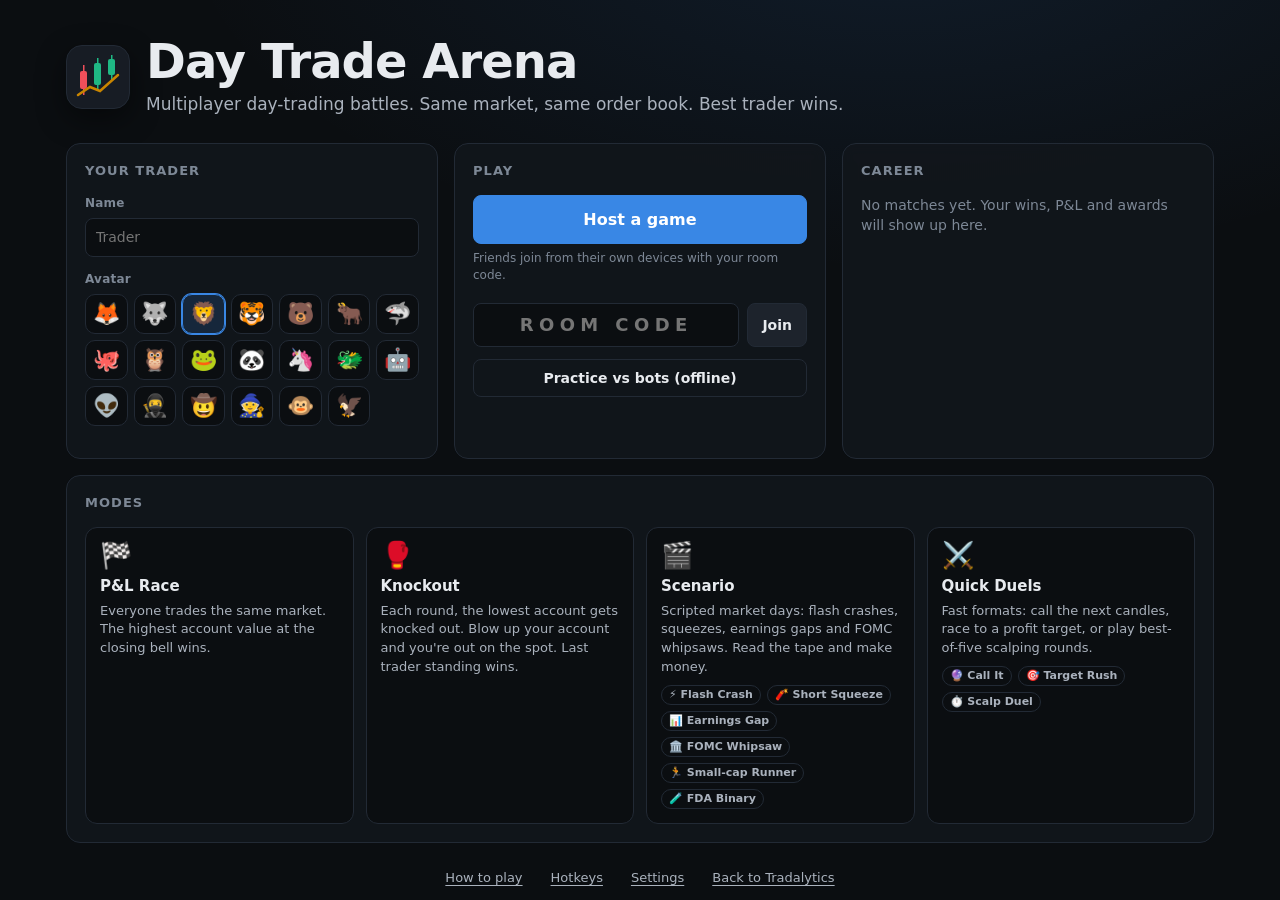
==== commit c2bffdbf: "Day Trade Arena: order-flow charts, multi-chart grid, results charts - Bars carry buyer-initiated vo" ====
--- a/daytrade-arena/index.html
+++ b/daytrade-arena/index.html
@@ -109,6 +109,7 @@
     </div>
   </div>
   <footer class="lobby-foot">
+    <span class="muted small lobby-tip" id="lobbyTip"></span>
     <span class="muted" id="readyNote"></span>
     <button class="btn big" id="btnReady">I'm ready</button>
     <button class="btn primary big" id="btnStart">Start match</button>
@@ -181,9 +182,11 @@
             <div class="dropdown" id="indMenu" hidden></div>
           </div>
           <div class="tb-group" id="toolGroup" role="group" aria-label="Drawing tools"></div>
+          <button class="btn small" id="btnGrid" title="Show every symbol at once (G)" aria-pressed="false">⊞ Grid</button>
         </div>
         <div class="chart-wrap">
           <canvas id="chart" aria-label="Price chart"></canvas>
+          <div class="chart-grid" id="chartGrid" hidden></div>
           <button class="btn small live-btn" id="btnLive" hidden>Back to live ⟶</button>
           <div class="halt-banner" id="haltBanner" hidden></div>
           <div class="quick-bar" id="quickBar">
@@ -256,6 +259,7 @@
     <button class="tab active" data-rtab="stand">Standings</button>
     <button class="tab" data-rtab="awards">Awards</button>
     <button class="tab" data-rtab="race">Equity race</button>
+    <button class="tab" data-rtab="charts">Charts</button>
     <button class="tab" data-rtab="replay">Replay</button>
     <button class="tab" data-rtab="trips">My trades</button>
     <button class="tab" data-rtab="export">Export</button>
--- a/daytrade-arena/css/arena.css
+++ b/daytrade-arena/css/arena.css
@@ -202,6 +202,7 @@
 .emote-row { display: flex; gap: 2px; margin-top: 6px; flex-wrap: wrap; }
 .emote-row button { border: none; background: transparent; font: 18px/1 var(--f-emoji); padding: 4px; border-radius: 6px; }
 .emote-row button:hover { background: var(--panel-3); }
+.lobby-tip { margin-right: auto; max-width: 60ch; }
 .lobby-foot { display: flex; align-items: center; justify-content: flex-end; gap: 12px; padding: 12px 16px; border-top: 1px solid var(--line); background: var(--panel); flex-wrap: wrap; }
 
 /* ---------- game ---------- */
@@ -315,6 +316,18 @@
 .chart-wrap { position: relative; flex: 1; min-height: 0; }
 .chart-wrap canvas { position: absolute; inset: 0; width: 100%; height: 100%; display: block; touch-action: none; }
 .live-btn { position: absolute; right: 80px; bottom: 34px; z-index: 5; }
+.chart-grid { position: absolute; inset: 0; display: grid; gap: 4px; padding: 4px; background: var(--bg); }
+.chart-grid .cell { position: relative; border: 1px solid var(--line); border-radius: 8px; overflow: hidden; cursor: pointer; }
+.chart-grid .cell.focus { border-color: var(--accent); box-shadow: 0 0 0 1px var(--accent); }
+.chart-grid .cell canvas { position: absolute; inset: 0; width: 100%; height: 100%; }
+.chart-grid .cell .cell-tag { position: absolute; right: 74px; top: 6px; z-index: 2; font-size: 11px; color: var(--text-3); pointer-events: none; }
+#btnGrid[aria-pressed="true"] { background: rgba(57, 135, 229, .18); border-color: var(--accent); }
+.charts-grid { display: grid; grid-template-columns: repeat(2, minmax(0, 1fr)); gap: 12px; }
+.charts-grid .wide { grid-column: 1 / -1; }
+.chart-box { position: relative; height: 300px; }
+.chart-box.tall { height: min(52vh, 460px); }
+.chart-box canvas { position: absolute; inset: 0; width: 100%; height: 100%; }
+@media (max-width: 720px) { .charts-grid { grid-template-columns: 1fr; } }
 .halt-banner { position: absolute; left: 50%; top: 8px; transform: translateX(-50%); z-index: 6; background: rgba(250, 178, 25, .15); border: 1px solid var(--warn); color: #ffe2a3; padding: 4px 12px; border-radius: 14px; font-size: 12px; font-weight: 700; pointer-events: none; }
 .quick-bar { display: none; }
 .bottom-panel { height: 200px; flex: none; }
@@ -529,7 +542,7 @@
   .mobile-tabs button.active { color: var(--text-1); box-shadow: inset 0 2px 0 var(--accent); }
   .chart-toolbar { gap: 6px; }
   .sym-title .facts { display: none; }
-  #toolGroup { display: none; }
+  #toolGroup, #btnGrid { display: none; }
   .lobby-grid { grid-template-columns: 1fr; }
   .overlay-center { inset: 0; }
   .toasts { top: auto; bottom: 70px; }
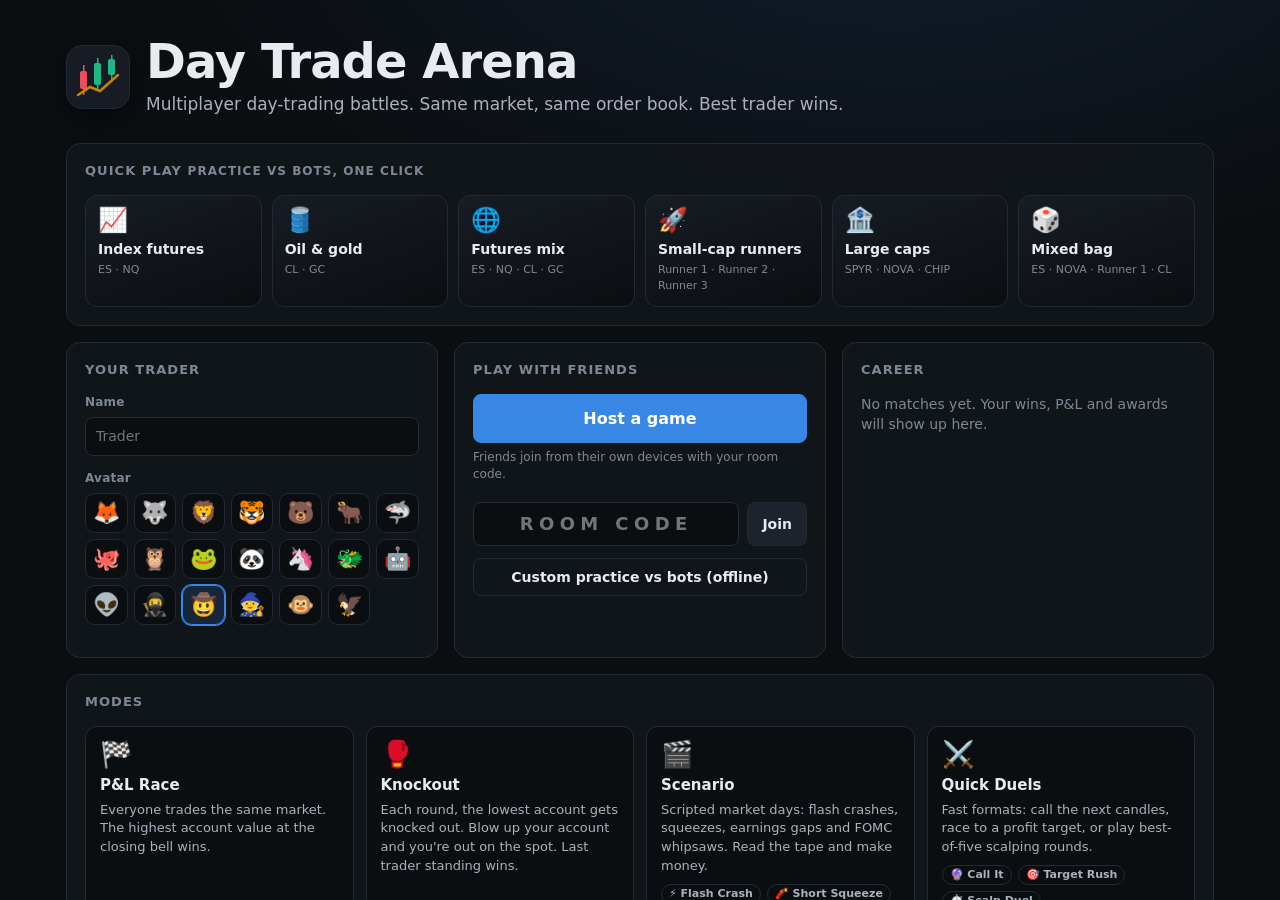
==== commit fe2188b2: "Day Trade Arena: realistic price action per market, key levels, futures accounting, easier chart and" ====
--- a/daytrade-arena/index.html
+++ b/daytrade-arena/index.html
@@ -44,15 +44,20 @@
         </div>
       </div>
 
+      <div class="card quick-card">
+        <h2 class="card-title">Quick play <span class="muted small">practice vs bots, one click</span></h2>
+        <div class="qp-grid" id="quickPlay"></div>
+      </div>
+
       <div class="card play-card">
-        <h2 class="card-title">Play</h2>
+        <h2 class="card-title">Play with friends</h2>
         <button id="btnHost" class="btn primary big">Host a game</button>
         <p class="hint">Friends join from their own devices with your room code.</p>
         <div class="join-row">
           <input id="joinCode" maxlength="5" placeholder="ROOM CODE" autocomplete="off" spellcheck="false" aria-label="Room code">
           <button id="btnJoin" class="btn">Join</button>
         </div>
-        <button id="btnSolo" class="btn ghost">Practice vs bots (offline)</button>
+        <button id="btnSolo" class="btn ghost">Custom practice vs bots (offline)</button>
         <div class="home-status" id="homeStatus" role="status" aria-live="polite"></div>
       </div>
 
@@ -174,6 +179,8 @@
         <div class="chart-toolbar" id="chartToolbar">
           <div class="sym-title" id="symTitle"></div>
           <div class="tb-group" id="tfGroup" role="group" aria-label="Timeframe"></div>
+          <select id="tfSelect" class="select small tf-select" aria-label="Timeframe"></select>
+          <span class="tb-break" aria-hidden="true"></span>
           <select id="chartType" class="select small" aria-label="Chart type">
             <option value="candles">Candles</option><option value="heikin">Heikin-Ashi</option><option value="ohlc">OHLC bars</option><option value="line">Line</option><option value="area">Area</option>
           </select>
@@ -181,9 +188,20 @@
             <button class="btn small" id="btnInd" aria-haspopup="true">Indicators ▾</button>
             <div class="dropdown" id="indMenu" hidden></div>
           </div>
-          <div class="tb-group" id="toolGroup" role="group" aria-label="Drawing tools"></div>
+          <div class="tb-dropdown">
+            <button class="btn small" id="btnDraw" aria-haspopup="true" title="Drawing tools (H horizontal line, T trend line)">✏️ Draw ▾</button>
+            <div class="dropdown tool-menu" id="drawMenu" hidden><div id="toolGroup" role="group" aria-label="Drawing tools"></div></div>
+          </div>
+          <div class="tb-group view-group" role="group" aria-label="Chart view">
+            <button type="button" id="btnLevels" aria-pressed="true" title="Key levels and confluence zones (L)">Levels</button>
+            <button type="button" id="btnToday" title="Fit today's session (D)">Today</button>
+            <button type="button" id="btnAll" title="Show all the history (A)">All</button>
+          </div>
           <button class="btn small" id="btnGrid" title="Show every symbol at once (G)" aria-pressed="false">⊞ Grid</button>
-        </div>
+          <button class="btn small" id="btnWide" title="Wider chart: hide the watchlist and leaderboard (W)" aria-pressed="false">⇔ Wide</button>
+          <button class="btn small icon-only" id="btnShot" title="Save the chart as a picture" aria-label="Save the chart as a picture">📷</button>
+        </div>
+        <div class="chart-info" id="chartInfo" aria-live="polite"></div>
         <div class="chart-wrap">
           <canvas id="chart" aria-label="Price chart"></canvas>
           <div class="chart-grid" id="chartGrid" hidden></div>
@@ -204,6 +222,7 @@
           <button class="tab" data-btab="fills" role="tab">Fills</button>
           <button class="tab" data-btab="trips" role="tab">Trades</button>
           <button class="tab" data-btab="news" role="tab">News <span class="badge" id="newsCount"></span></button>
+          <button class="tab" data-btab="cal" role="tab">Calendar <span class="badge" id="calCount"></span></button>
         </div>
         <div class="bottom-body" id="bottomBody"></div>
       </div>
@@ -220,9 +239,10 @@
         <div class="panel-head tabs" role="tablist">
           <button class="tab active" data-ttab="tape" role="tab">Time &amp; sales</button>
           <button class="tab" data-ttab="depth" role="tab">Depth</button>
+          <button class="tab" data-ttab="levels" role="tab">Levels</button>
           <span class="muted small tape-speed" id="tapeSpeed"></span>
         </div>
-        <div class="tape-wrap"><canvas id="tape"></canvas><canvas id="depth" hidden></canvas></div>
+        <div class="tape-wrap"><canvas id="tape"></canvas><canvas id="depth" hidden></canvas><div class="levels-list" id="levelsList" hidden></div></div>
       </div>
     </aside>
   </div>
@@ -240,6 +260,7 @@
   <div class="overlay-center" id="countdown" hidden></div>
   <div class="overlay-center" id="intermission" hidden></div>
   <div class="spectate-bar" id="spectateBar" hidden></div>
+  <div class="coach" id="coach" hidden></div>
 </section>
 
 <!-- ============ RESULTS ============ -->
@@ -276,6 +297,9 @@
 <script src="vendor/peerjs.min.js"></script>
 <script src="js/util.js"></script>
 <script src="js/config.js"></script>
+<script src="js/instruments.js"></script>
+<script src="js/levels.js"></script>
+<script src="js/paths.js"></script>
 <script src="js/market.js"></script>
 <script src="js/engine.js"></script>
 <script src="js/indicators.js"></script>
--- a/daytrade-arena/css/arena.css
+++ b/daytrade-arena/css/arena.css
@@ -9,6 +9,8 @@
   --panel-2: #171c24;
   --panel-3: #1d232c;
   --chart-bg: #12161c;
+  --chart-bg-2: #151b24;
+  --session-shade: rgba(120, 140, 175, 0.06);
   --surface: #12161c;
   --line: #222a35;
   --grid: #1a2029;
@@ -83,7 +85,7 @@
 .icon-btn:hover { background: var(--panel-3); color: var(--text-1); }
 .linkbtn { background: none; border: none; color: var(--text-2); text-decoration: underline; text-underline-offset: 3px; padding: 4px 6px; font-size: 13px; }
 .linkbtn:hover { color: var(--text-1); }
-input[type="text"], input:not([type]), input[type="number"], .select, select {
+input[type="text"], input:not([type]), input[type="number"], input[type="password"], .select, select {
   background: var(--bg); border: 1px solid var(--line); border-radius: 8px; padding: 8px 10px; color: var(--text-1); min-width: 0;
 }
 input:focus, select:focus { border-color: var(--accent); outline: none; }
@@ -99,9 +101,9 @@
 .pill.good { border-color: var(--good); color: #7ee37e; }
 .pill.acc { border-color: var(--accent); color: #9cc4f2; }
 .seg { display: inline-flex; background: var(--bg); border: 1px solid var(--line); border-radius: 8px; padding: 2px; gap: 2px; flex-wrap: wrap; }
-.seg button { border: none; background: transparent; color: var(--text-2); padding: 5px 10px; border-radius: 6px; font-size: 12px; font-weight: 600; }
-.seg button:hover { color: var(--text-1); }
-.seg button.active { background: var(--panel-3); color: var(--text-1); box-shadow: inset 0 0 0 1px var(--axis); }
+.seg button { border: none; background: transparent; color: var(--text-2); padding: 7px 12px; min-height: 30px; cursor: pointer; transition: background .15s, color .15s; border-radius: 6px; font-size: 12px; font-weight: 600; }
+.seg button:hover { color: var(--text-1); background: var(--panel-2, rgba(255,255,255,.05)); }
+.seg button.active { background: var(--panel-3); color: var(--text-1); box-shadow: inset 0 0 0 1px var(--accent, #3987e5), inset 0 -2px 0 var(--accent, #3987e5); }
 
 /* ---------- screens ---------- */
 .screen { position: fixed; inset: 0; display: none; }
@@ -120,9 +122,16 @@
 .card-title { font-size: 13px; text-transform: uppercase; letter-spacing: .08em; color: var(--text-3); margin-bottom: 14px; }
 .card-head { display: flex; align-items: baseline; justify-content: space-between; gap: 8px; margin-bottom: 12px; }
 .card-head .card-title { margin: 0; }
+.quick-card { grid-column: span 12; order: -1; }
 .profile-card { grid-column: span 4; }
 .play-card { grid-column: span 4; display: flex; flex-direction: column; }
 .career-card { grid-column: span 4; }
+.qp-grid { display: grid; grid-template-columns: repeat(6, minmax(0, 1fr)); gap: 10px; }
+.qp-tile { display: flex; flex-direction: column; align-items: flex-start; gap: 3px; text-align: left; padding: 12px; border-radius: 12px; border: 1px solid var(--line); background: linear-gradient(160deg, var(--panel-2), var(--bg)); color: var(--text-1); transition: border-color .15s, transform .15s, box-shadow .15s; }
+.qp-tile:hover { border-color: var(--accent); transform: translateY(-2px); box-shadow: 0 8px 22px rgba(0, 0, 0, .35); }
+.qp-tile .qp-i { font: 24px/1 var(--f-emoji); margin-bottom: 4px; }
+.qp-tile b { font-size: 14px; }
+.qp-tile small { color: var(--text-3); font-size: 11px; }
 .modes-card { grid-column: span 12; order: 4; }
 .avatar-grid { display: grid; grid-template-columns: repeat(auto-fill, minmax(40px, 1fr)); gap: 6px; }
 .avatar-grid button { height: 40px; border-radius: 10px; border: 1px solid var(--line); background: var(--bg); font: 22px/1 var(--f-emoji); }
@@ -177,6 +186,31 @@
 .mode-tab.active { border-color: var(--accent); color: var(--text-1); background: rgba(57, 135, 229, .12); }
 .mode-tab:disabled { cursor: default; }
 .mode-desc { color: var(--text-2); font-size: 13px; margin: 0 0 14px; }
+.step-head { display: flex; align-items: center; gap: 8px; margin: 2px 0 8px; }
+.step-head b { font-size: 13px; text-transform: uppercase; letter-spacing: .06em; }
+.step-n { width: 20px; height: 20px; border-radius: 50%; background: var(--accent); color: #fff; font-size: 11px; font-weight: 800; display: grid; place-items: center; }
+.mkt-grid { display: grid; grid-template-columns: repeat(3, minmax(0, 1fr)); gap: 8px; margin-bottom: 16px; }
+.mkt-card { border: 1px solid var(--line); background: var(--bg); border-radius: 10px; padding: 10px; cursor: pointer; transition: border-color .15s, background .15s; min-width: 0; }
+.mkt-card:hover { border-color: var(--axis); }
+.mkt-card[aria-disabled="true"] { cursor: default; }
+.mkt-card.active { border-color: var(--accent); background: rgba(57, 135, 229, .1); box-shadow: 0 0 0 1px var(--accent); }
+.mkt-step { margin-bottom: 16px; }
+.mkt-step .mkt-grid { margin-bottom: 8px; }
+.mkt-pick { display: flex; align-items: center; flex-wrap: wrap; gap: 8px 12px; padding: 8px 10px; border: 1px solid var(--line); border-radius: 10px; background: var(--bg); }
+.mkt-pick .mkt-syms { margin: 0; }
+.mkt-head { display: flex; align-items: center; gap: 8px; }
+.mkt-head b { font-size: 13px; }
+.mkt-i { font: 20px/1 var(--f-emoji); }
+.mkt-card p { margin: 4px 0 0; font-size: 11px; color: var(--text-3); line-height: 1.35; }
+.mkt-card p { display: -webkit-box; -webkit-line-clamp: 2; -webkit-box-orient: vertical; overflow: hidden; }
+.mkt-syms { display: flex; flex-wrap: wrap; gap: 6px; margin-top: 10px; }
+.sym-chip { border: 1px solid var(--line); background: var(--panel); color: var(--text-2); border-radius: 14px; padding: 3px 10px; font-size: 12px; font-weight: 700; }
+.sym-chip.on { border-color: var(--accent); background: rgba(57, 135, 229, .22); color: var(--text-1); }
+.sym-chip:disabled { cursor: default; }
+.toggle.micro { font-size: 12px; color: var(--text-2); margin-left: auto; }
+.more-settings { border: 1px solid var(--line); border-radius: 10px; padding: 8px 12px; background: var(--bg); }
+.more-settings summary { cursor: pointer; font-size: 12px; font-weight: 700; color: var(--text-2); padding: 2px 0; }
+.more-settings[open] summary { margin-bottom: 10px; }
 .set-grid { display: grid; grid-template-columns: repeat(2, minmax(0, 1fr)); gap: 12px 14px; }
 .set-grid .field { margin: 0; }
 .set-grid .full { grid-column: 1 / -1; }
@@ -242,6 +276,11 @@
   grid-template-columns: 250px minmax(0, 1fr) 320px;
 }
 .col-left, .col-center, .col-right { display: flex; flex-direction: column; gap: 6px; min-height: 0; min-width: 0; }
+@media (min-width: 1000px) {
+  #game.wide .game-grid { grid-template-columns: minmax(0, 1fr) 300px; }
+  #game.wide .col-left { display: none; }
+}
+#btnWide[aria-pressed="true"] { background: rgba(57, 135, 229, .18); border-color: var(--accent); }
 .panel { background: var(--panel); border: 1px solid var(--line); border-radius: var(--radius); display: flex; flex-direction: column; min-height: 0; overflow: hidden; }
 .panel.grow { flex: 1; }
 .panel-head { display: flex; align-items: center; gap: 8px; padding: 7px 10px; border-bottom: 1px solid var(--line); flex: none; min-height: 36px; }
@@ -269,6 +308,11 @@
 .wl-badge.halt { background: var(--warn); color: #221800; }
 .wl-badge.posL { background: rgba(31, 184, 132, .25); color: var(--up); }
 .wl-badge.posS { background: rgba(239, 79, 90, .25); color: var(--down); }
+.wl-badge.ssr { background: rgba(208, 59, 59, .3); color: #ffb3b3; }
+.wl-badge.sess { background: rgba(144, 133, 233, .25); color: #c4bdf7; }
+.wl-badge.fut { background: rgba(57, 135, 229, .2); color: #9cc4f2; }
+.pill.fut { border-color: var(--accent); color: #9cc4f2; }
+.tk-spec { font-size: 11px; color: var(--text-3); line-height: 1.35; }
 
 /* leaderboard */
 .board-body { flex: 1; min-height: 0; overflow-y: auto; position: relative; display: flex; flex-direction: column; }
@@ -300,10 +344,13 @@
 /* chart */
 .chart-panel { flex: 1; min-height: 0; }
 .chart-toolbar { display: flex; align-items: center; gap: 8px; padding: 6px 8px; border-bottom: 1px solid var(--line); flex-wrap: wrap; flex: none; }
-.sym-title { display: flex; align-items: baseline; gap: 8px; margin-right: 6px; min-width: 0; }
+.sym-title { display: flex; align-items: baseline; gap: 8px; margin-right: 6px; min-width: 0; flex: 1 1 auto; overflow: hidden; }
+.tb-break { flex-basis: 100%; height: 0; }
+.tf-select { display: none; }
+.chart-toolbar { row-gap: 6px; }
 .sym-title b { font-size: 16px; }
 .sym-title .nm { color: var(--text-2); font-size: 12px; white-space: nowrap; overflow: hidden; text-overflow: ellipsis; max-width: 200px; }
-.sym-title .facts { color: var(--text-3); font-size: 11px; white-space: nowrap; }
+.sym-title .facts { color: var(--text-3); font-size: 11px; white-space: nowrap; overflow: hidden; text-overflow: ellipsis; min-width: 0; }
 .tb-group { display: inline-flex; gap: 2px; background: var(--bg); border: 1px solid var(--line); border-radius: 7px; padding: 2px; }
 .tb-group button { border: none; background: transparent; color: var(--text-2); font-size: 12px; font-weight: 700; padding: 3px 7px; border-radius: 5px; }
 .tb-group button:hover { color: var(--text-1); }
@@ -313,6 +360,27 @@
 .dropdown label { display: flex; align-items: center; gap: 8px; padding: 6px 8px; border-radius: 6px; font-size: 13px; cursor: pointer; }
 .dropdown label:hover { background: var(--panel-3); }
 .dropdown .sw { width: 12px; height: 3px; border-radius: 2px; display: inline-block; }
+.menu-sep { height: 1px; background: var(--line); margin: 5px 4px; }
+.tool-menu { min-width: 250px; }
+.tool-item { display: flex; align-items: center; gap: 10px; width: 100%; border: none; background: transparent; color: var(--text-1); padding: 7px 8px; border-radius: 6px; font-size: 13px; text-align: left; }
+.tool-item:hover { background: var(--panel-3); }
+.tool-item.active { background: rgba(57, 135, 229, .18); }
+.tool-item .ti { width: 22px; text-align: center; color: var(--text-2); font-weight: 700; }
+.tool-item kbd, .keys-table kbd { margin-left: auto; font: 700 10px var(--f-ui); color: var(--text-3); border: 1px solid var(--axis); border-radius: 4px; padding: 1px 5px; }
+#btnDraw.active { border-color: var(--accent); background: rgba(57, 135, 229, .18); }
+.view-group button[aria-pressed="true"] { background: rgba(57, 135, 229, .22); color: var(--text-1); }
+.btn.icon-only { padding-left: 8px; padding-right: 8px; font-family: var(--f-emoji); }
+.chart-info { display: flex; align-items: center; gap: 6px; padding: 4px 8px; border-bottom: 1px solid var(--line); font-size: 11px; color: var(--text-2); overflow-x: auto; white-space: nowrap; flex: none; min-height: 25px; scrollbar-width: none; }
+.chart-info:empty { display: none; }
+.chart-info .ci { display: inline-flex; align-items: center; gap: 4px; padding: 1px 8px; border-radius: 10px; background: var(--bg); border: 1px solid var(--line); }
+.chart-info .ci i { width: 10px; height: 3px; border-radius: 2px; display: inline-block; }
+.chart-info .ci small { font-size: 10px; }
+.chart-info .ci.sess.rth { border-color: rgba(31, 184, 132, .5); color: var(--up); }
+.chart-info .ci.sess.on, .chart-info .ci.sess.pre { border-color: rgba(144, 133, 233, .55); color: #b9b1f5; }
+.chart-info .ci.cal { border-color: rgba(201, 133, 0, .55); }
+.chart-info .ci.cal.hot { border-color: var(--warn); color: #ffe2a3; }
+.chart-info .ci.run { max-width: 420px; overflow: hidden; text-overflow: ellipsis; }
+.chart-info .ci.ssr { border-color: var(--critical); color: #ff9b9b; font-weight: 800; }
 .chart-wrap { position: relative; flex: 1; min-height: 0; }
 .chart-wrap canvas { position: absolute; inset: 0; width: 100%; height: 100%; display: block; touch-action: none; }
 .live-btn { position: absolute; right: 80px; bottom: 34px; z-index: 5; }
@@ -350,10 +418,28 @@
 .ladder-panel { flex: 1; min-height: 220px; }
 .ladder-wrap { position: relative; flex: 1; min-height: 0; }
 .ladder-wrap canvas, .tape-wrap canvas { position: absolute; inset: 0; width: 100%; height: 100%; display: block; }
-.tape-panel { height: 190px; flex: none; }
+.tape-panel { height: 150px; flex: none; }
 .tape-wrap { position: relative; flex: 1; min-height: 0; }
 .tape-speed { margin-left: auto; }
-.ticket-panel { flex: none; padding: 10px; gap: 8px; }
+.levels-list { position: absolute; inset: 0; overflow-y: auto; font-size: 12px; font-variant-numeric: tabular-nums; }
+.lv-head { position: sticky; top: 0; z-index: 1; display: flex; align-items: baseline; justify-content: space-between; gap: 8px; padding: 6px 10px; background: var(--panel); border-bottom: 1px solid var(--line); }
+.lv-row { display: grid; grid-template-columns: 8px minmax(0, 1fr) auto auto auto 22px; align-items: center; gap: 8px; padding: 4px 10px; border-bottom: 1px solid var(--grid); cursor: pointer; }
+.lv-row:hover { background: var(--panel-2); }
+.lv-row.conf { background: rgba(57, 135, 229, .07); }
+.lv-row.conf .lv-name { color: var(--text-1); font-weight: 700; }
+.lv-dot { width: 8px; height: 8px; border-radius: 50%; }
+.lv-name { color: var(--text-2); overflow: hidden; text-overflow: ellipsis; white-space: nowrap; }
+.lv-px { font-weight: 700; }
+.lv-dist { font-size: 11px; min-width: 52px; text-align: right; }
+.lv-str { color: var(--series-4); font-size: 9px; letter-spacing: 1px; }
+.lv-alert { border: none; background: transparent; font: 12px/1 var(--f-emoji); opacity: .5; padding: 0; }
+.lv-alert:hover { opacity: 1; }
+.lv-last { display: flex; justify-content: space-between; padding: 3px 10px; background: rgba(250, 178, 25, .1); border-top: 1px solid rgba(250, 178, 25, .45); border-bottom: 1px solid rgba(250, 178, 25, .45); color: #ffe2a3; font-size: 11px; }
+.cal-table td.imp { color: var(--warn); letter-spacing: 1px; }
+.cal-table tr.done td { color: var(--text-3); }
+.cal-table tr.done td b { color: var(--text-2); }
+.cal-table tr.soon td { background: rgba(250, 178, 25, .07); }
+.ticket-panel { flex: none; padding: 8px 10px; gap: 6px; }
 .tk-row { display: flex; gap: 6px; align-items: center; flex-wrap: wrap; }
 .tk-row.split > * { flex: 1; }
 .tk-label { font-size: 11px; color: var(--text-3); font-weight: 700; text-transform: uppercase; letter-spacing: .05em; min-width: 42px; }
@@ -364,12 +450,12 @@
 .tk-input button { border: none; background: var(--panel-3); width: 28px; align-self: stretch; color: var(--text-2); font-weight: 800; }
 .tk-input button:hover { color: var(--text-1); }
 .tk-presets { display: flex; gap: 4px; flex-wrap: wrap; }
-.tk-presets button { border: 1px solid var(--line); background: var(--bg); color: var(--text-2); border-radius: 6px; font-size: 11px; font-weight: 700; padding: 3px 7px; }
+.tk-presets button { border: 1px solid var(--line); background: var(--bg); color: var(--text-2); border-radius: 6px; font-size: 11px; font-weight: 700; padding: 2px 6px; }
 .tk-presets button:hover { color: var(--text-1); border-color: var(--axis); }
 .tk-bracket { display: grid; grid-template-columns: auto 1fr 1fr; gap: 6px; align-items: center; }
 .tk-risk { font-size: 12px; color: var(--text-2); min-height: 17px; }
 .tk-actions { display: grid; grid-template-columns: 1fr 1fr; gap: 6px; }
-.tk-actions .btn { padding: 10px 6px; font-size: 14px; display: flex; flex-direction: column; line-height: 1.15; }
+.tk-actions .btn { padding: 8px 6px; font-size: 14px; display: flex; flex-direction: column; line-height: 1.15; }
 .tk-actions .btn small { font-size: 11px; font-weight: 600; opacity: .85; }
 .tk-quick { display: grid; grid-template-columns: repeat(3, 1fr); gap: 6px; }
 .tk-pos { font-size: 12px; color: var(--text-2); padding: 6px 8px; background: var(--bg); border-radius: 8px; border: 1px solid var(--line); font-variant-numeric: tabular-nums; }
@@ -404,7 +490,16 @@
 
 /* overlays */
 .overlay-center { position: absolute; inset: var(--hud-h) 0 var(--ticker-h) 0; z-index: 40; display: grid; place-items: center; background: rgba(11, 14, 17, .66); backdrop-filter: blur(3px); }
-.cd-box { text-align: center; max-width: 560px; padding: 20px; }
+.cd-box { text-align: center; max-width: 620px; padding: 20px; }
+.cd-context { margin-top: 16px; display: grid; gap: 4px; }
+.cd-context p { margin: 0; font-size: 13px; color: var(--text-2); }
+.cd-context p:first-child { color: var(--text-1); }
+.coach { position: fixed; z-index: 95; width: 300px; background: var(--panel-2); border: 1px solid var(--accent); border-radius: 12px; padding: 12px 14px; box-shadow: 0 16px 40px rgba(0, 0, 0, .55); animation: coachIn .25s ease-out; }
+.coach p { margin: 6px 0 10px; font-size: 13px; line-height: 1.45; }
+.coach-step { font-size: 11px; font-weight: 800; color: var(--accent); text-transform: uppercase; letter-spacing: .08em; }
+.coach-actions { display: flex; justify-content: flex-end; gap: 8px; }
+.coach-target { outline: 2px solid var(--accent); outline-offset: -2px; border-radius: 8px; }
+@keyframes coachIn { from { opacity: 0; transform: translateY(6px); } }
 .cd-num { font-size: clamp(80px, 16vw, 150px); font-weight: 900; line-height: 1; color: #fff; text-shadow: 0 0 40px rgba(57, 135, 229, .6); animation: pop .9s ease-out; }
 @keyframes pop { 0% { transform: scale(1.5); opacity: .35; } 30% { transform: scale(1); opacity: 1; } 100% { transform: scale(.94); opacity: .9; } }
 .cd-title { font-size: 22px; font-weight: 800; margin-top: 10px; }
@@ -419,6 +514,7 @@
 
 /* ---------- results ---------- */
 #results { background: radial-gradient(1000px 500px at 50% -10%, rgba(201, 133, 0, .12), transparent 60%), var(--bg); overflow-y: auto; }
+#results > *, #home > .home-wrap { flex-shrink: 0; }
 .results-head { display: flex; align-items: flex-start; justify-content: space-between; gap: 16px; padding: 22px 20px 6px; flex-wrap: wrap; max-width: 1200px; width: 100%; margin: 0 auto; }
 .results-head h1 { font-size: clamp(24px, 4vw, 36px); }
 .results-actions { display: flex; gap: 8px; flex-wrap: wrap; }
@@ -454,6 +550,14 @@
 .race-big { height: min(50vh, 440px); position: relative; }
 .race-big canvas { position: absolute; inset: 0; width: 100%; height: 100%; }
 .debrief { padding: 14px; color: var(--text-2); line-height: 1.55; }
+.recap-grid { display: grid; grid-template-columns: repeat(auto-fill, minmax(230px, 1fr)); gap: 10px; padding: 12px 14px; }
+.recap-card { border: 1px solid var(--line); border-radius: 10px; padding: 10px 12px; background: var(--bg); }
+.recap-card p { margin: 6px 0 0; }
+.recap-head { display: flex; justify-content: space-between; align-items: baseline; gap: 8px; }
+.recap-head b { font-size: 15px; }
+.recap-type { margin-top: 4px; font-weight: 700; color: var(--series-4); font-size: 13px; }
+.recap-rx { margin: 8px 0 0; padding-left: 16px; font-size: 12px; color: var(--text-2); }
+.recap-rx li { margin: 2px 0; }
 .export-grid { display: grid; grid-template-columns: repeat(auto-fill, minmax(260px, 1fr)); gap: 12px; padding: 14px; }
 .export-card { border: 1px solid var(--line); border-radius: 12px; padding: 14px; background: var(--bg); }
 .export-card h4 { margin: 0 0 6px; font-size: 14px; }
@@ -499,6 +603,8 @@
 @media (max-width: 1160px) {
   .hud-rank, #btnHelpKeys { display: none; }
   .home-grid .profile-card, .home-grid .play-card { grid-column: span 6; }
+  .qp-grid { grid-template-columns: repeat(3, minmax(0, 1fr)); }
+  .mkt-grid { grid-template-columns: repeat(2, minmax(0, 1fr)); }
   .home-grid .career-card { grid-column: span 12; }
   .mode-tiles { grid-template-columns: repeat(2, 1fr); }
   .lobby-grid { grid-template-columns: minmax(240px, 1fr) minmax(320px, 1.5fr); }
@@ -533,7 +639,7 @@
   #game[data-mtab="trade"] .ticket-panel { order: 1; }
   #game[data-mtab="board"] .panel.grow { flex: 1; min-height: 340px; }
   #game[data-mtab="chat"] .chat-panel { flex: 1; height: auto; }
-  .quick-bar { display: flex; position: absolute; left: 8px; right: 78px; bottom: 30px; z-index: 6; gap: 6px; align-items: center; }
+  .quick-bar { display: flex; position: absolute; left: 8px; right: 78px; bottom: 62px; z-index: 6; gap: 6px; align-items: center; }
   .quick-bar .btn { flex: 1; padding: 10px 4px; }
   .quick-qty { font-weight: 800; font-size: 13px; color: var(--text-2); min-width: 44px; text-align: center; font-variant-numeric: tabular-nums; }
   .mobile-tabs { display: flex; flex: none; border-top: 1px solid var(--line); background: var(--panel); padding-bottom: env(safe-area-inset-bottom); }
@@ -542,7 +648,8 @@
   .mobile-tabs button.active { color: var(--text-1); box-shadow: inset 0 2px 0 var(--accent); }
   .chart-toolbar { gap: 6px; }
   .sym-title .facts { display: none; }
-  #toolGroup, #btnGrid { display: none; }
+  #btnGrid, #btnShot, #btnWide, .tb-dropdown:has(#btnDraw) { display: none; }
+  .view-group button { padding: 3px 6px; }
   .lobby-grid { grid-template-columns: 1fr; }
   .overlay-center { inset: 0; }
   .toasts { top: auto; bottom: 70px; }
@@ -551,6 +658,14 @@
   .home-wrap { padding-top: 22px; }
   .home-grid .profile-card, .home-grid .play-card, .home-grid .career-card { grid-column: span 12; }
   .home-grid .play-card { order: -1; }
+  .home-grid .quick-card { order: -2; }
+  #tfGroup { display: none; }
+  .tf-select { display: inline-block; }
+  .tb-break { display: none; }
+  .chart-toolbar { padding: 5px 6px; }
+  .sym-title { flex-basis: 100%; }
+  .qp-grid { grid-template-columns: repeat(2, minmax(0, 1fr)); }
+  .mkt-grid { grid-template-columns: 1fr; }
   .mode-tiles { grid-template-columns: 1fr; }
   .set-grid { grid-template-columns: 1fr; }
   .mode-tabs { grid-template-columns: repeat(2, 1fr); }
